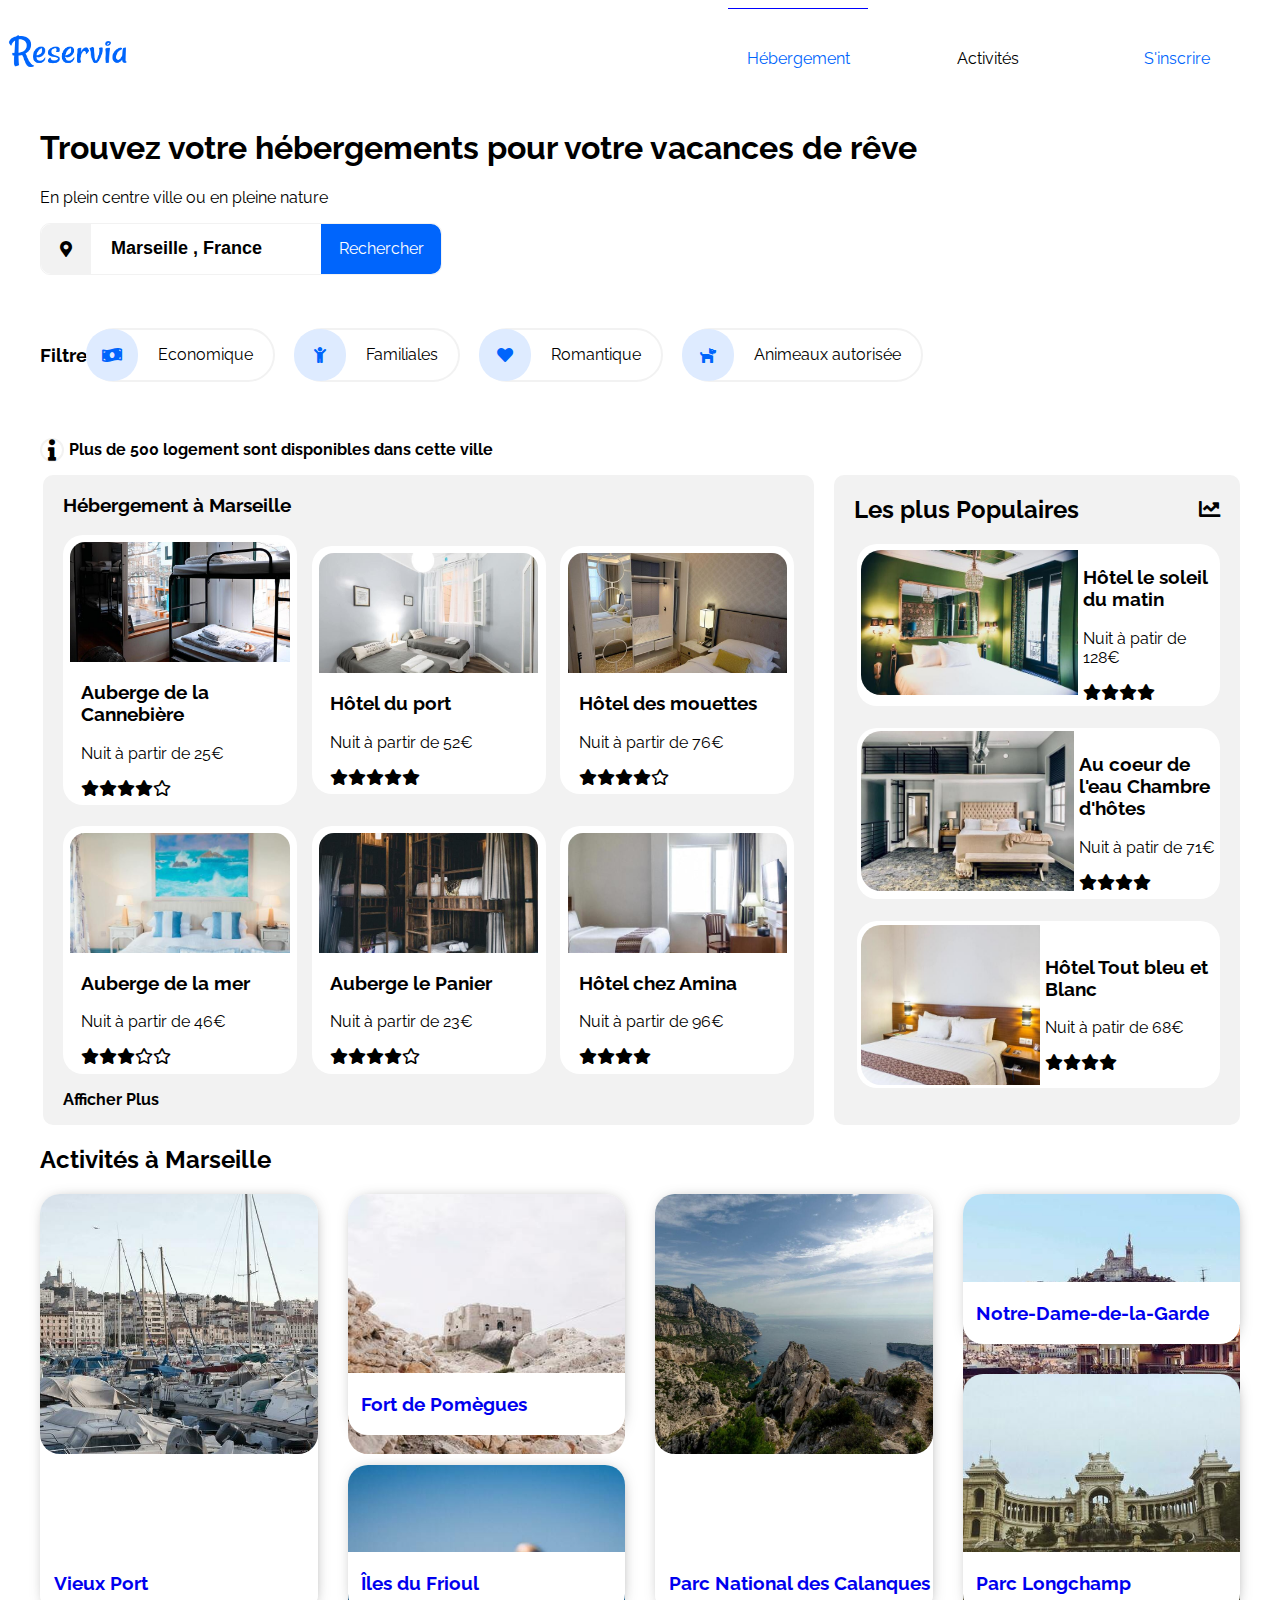
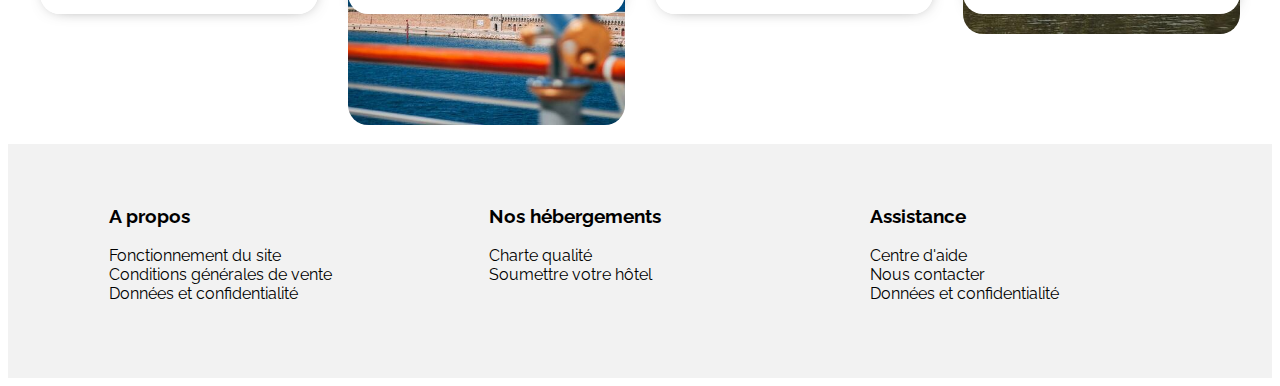
==== index.html @ 9a563c0e "petit changement" ====
<!DOCTYPE html>
<html lang="en">
<head>
    <meta charset="UTF-8">
    <meta http-equiv="X-UA-Compatible" content="IE=edge">
    <meta name="viewport" content="width=device-width, initial-scale=1.0">

    <link rel="stylesheet" href="https://cdnjs.cloudflare.com/ajax/libs/font-awesome/5.15.4/css/all.min.css" />
    <link rel="stylesheet" href="style.css" />
    <link rel="preconnect" href="https://fonts.googleapis.com">
    
    <!--font-family_police-->    <link rel="preconnect" href="https://fonts.gstatic.com" crossorigin>
                                <link href="https://fonts.googleapis.com/css2?family=Raleway&display=swap" rel="stylesheet">
    <title>Reservia</title>
</head>
<body>
    <nav class="size_nav">
        <div class="flex_between">
            <div><img class="marg_logo" src="./img/Reservia.png" alt="logo Reservia" width="120px" height="50px"/></div>
            <div class="size_liens flex_around">
                <div class="size_lien flex_centre bordure_nav">
                    <a class="color_bleu decoration_none " href="#">Hébergement</a>
                </div>
                <div class="size_lien flex_centre bordure_nav23" >
                    <a class="color_lien2 decoration_none " href="#">Activités</a>
                </div>
                <div class="size_lien flex_centre bordure_nav23">
                    <a class="color_bleu decoration_none " href="#">S'inscrire</a>
                </div>
            </div>
        </div>
    </nav>
        <div class="container">
            <header>
                <section>
                    <div>
                        <h1 class="text_gras">Trouvez votre hébergements pour votre vacances de rêve</h1>
                        <p>En plein centre ville ou en pleine nature</p>
                    </div>
                    <div class="bordure_search flex_centre">
                        <div class="back_gris flex_centre icon_size"><i class="fas fa-map-marker-alt  "></i></div>
                        <div class="" ><input class=" recherche flex_centre bordure_none padding_search" type="search" value="Marseille , France"> </div>
                        <div class="back_bleu flex_centre button_search" >Rechercher</div>
                    </div>
                    <div class="filtre marg_filtre">
                        <div class="marg_filtretitre"><h3>Filtre</h3></div>
                        
                        <div class=" flex_between filtre_texte_icons">
                            <i class="fas fa-money-bill-wave  filtre_icons flex_centre"></i>
                            <div class="filtre_texte flex_centre">Economique</div>
                        </div>

                        <div class="flex_between filtre_texte_icons">
                            <i class="fas fa-child  filtre_icons flex_centre"></i>
                            <div class="filtre_texte flex_centre">Familiales</div>
                        </div>

                        <div class="flex_between filtre_texte_icons ">
                            <i class=" fas fa-heart  filtre_icons flex_centre"></i>
                            <div class="filtre_texte flex_centre ">Romantique</div>
                        </div>

                        <div class="flex_between filtre_texte_icons">
                            <i class="fas fa-dog  filtre_icons flex_centre"></i>
                            <div class="filtre_texte flex_centre">Animeaux autorisée</div>
                        </div>
                    </div>
                    <div class="info" >
                        <div class="parent_icon flex_centre ">
                            <i class="fas fa-info fa-lg colorBleu"></i>
                        </div>
                        <p class="texte_gras">Plus de 500 logement sont disponibles dans cette ville</p>
                    </div>
                </section>
            </header>
            <section class="flex_around">
                <div class="flex_column_around size_hebergements back_gris bloc_hebergements " >
                    <h3>Hébergement à Marseille</h3>

                    <div class="bloc1 flex_between" >
                        <div class="cube_hebergements flex_column_centre ">
                            <div class="img_hebergements1" ></div>
                            <div class="cube_details_hebergements ">
                                <h3>Auberge de la Cannebière</h3>
                                <p>Nuit à partir de 25€</p>
                                <div><i class="fas fa-star"></i><i class="fas fa-star"></i><i class="fas fa-star"></i><i class="fas fa-star"></i><i class="far fa-star"></i></div>
                            </div>
                        </div>
                        <div class="cube_hebergements flex_column_centre">
                            <div class="img_hebergements2" ></div>
                            <div class="cube_details_hebergements ">
                                <h3>Hôtel du port</h3>
                                <p>Nuit à partir de 52€</p>
                                <div><i class="fas fa-star"></i><i class="fas fa-star"></i><i class="fas fa-star"></i><i class="fas fa-star"></i><i class="fas fa-star"></i></div>
                            </div>
                        </div>
                        <div class="cube_hebergements flex_column_centre ">
                            <div class="img_hebergements3" ></div>
                            <div class="cube_details_hebergements ">
                                <h3>Hôtel des mouettes</h3>
                                <p>Nuit à partir de 76€</p>
                                <div><i class="fas fa-star"></i><i class="fas fa-star"></i><i class="fas fa-star"></i><i class="fas fa-star"></i><i class="far fa-star"></i></div>
                            </div>
                        </div>
                    </div>
                    <div class="bloc2 flex_between" >
                        <div class="cube_hebergements flex_column_centre ">
                            <div class="img_hebergements4" ></div>
                            <div class="cube_details_hebergements ">
                                <h3>Auberge de la mer</h3>
                                <p>Nuit à partir de 46€</p>
                                <div><i class="fas fa-star"></i><i class="fas fa-star"></i><i class="fas fa-star"></i><i class="far fa-star"></i><i class="far fa-star"></i></div>
                            </div>
                        </div>
                        <div class="cube_hebergements flex_column_centre ">
                            <div class="img_hebergements5" ></div>
                            <div class="cube_details_hebergements">
                                <h3>Auberge le Panier</h3>
                                <p>Nuit à partir de 23€</p>
                                <div><i class="fas fa-star"></i><i class="fas fa-star"></i><i class="fas fa-star"></i><i class="fas fa-star"></i><i class="far fa-star"></i></div>
                            </div>
                        </div>
                        <div class="cube_hebergements flex_column_centre ">
                            <div class="img_hebergements6" ></div>
                            <div class="cube_details_hebergements" >
                                <h3>Hôtel chez Amina</h3>
                                <p>Nuit à partir de 96€</p>
                                <div><i class="fas fa-star"></i><i class="fas fa-star"></i><i class="fas fa-star"></i><i class="fas fa-star"></i></div>
                            </div>
                        </div>
                    </div>
                    <div></div>
                    <p class="texte_gras">Afficher Plus</p>
                </div>
                <div class="size_populaires back_gris bloc_populaires" >
                    <div class="flex_between">
                        <h2 class="texte_gras">Les plus Populaires</h2>
                        <div><i class="fas fa-chart-line fa-lg"></i></div>
                    </div> 

                    
                        <!--ici les plus populaires-->
                    <div class="flex_column_around">
                        <div class=" cube_populaires flex_centre bloc_populaires12">
                        <div><img src="./src/images/hebergements/4_small/emile-guillemot-Bj_rcSC5XfE-unsplash.jpg" alt="hebergement_emile" class="img1p"></div>
                        <div class="cube_details_populaires">
                            <h3>Hôtel le soleil du matin</h3>
                            <p>Nuit à patir de 128€</p>
                            <div><i class="fas fa-star"></i><i class="fas fa-star"></i><i class="fas fa-star"></i><i class="fas fa-star"></i></div>
                        </div> 
                        </div>
                    
                        <div class=" cube_populaires flex_centre bloc_populaires12">
                        <div ><img src="./src/images/hebergements/4_small/aw-creative-VGs8z60yT2c-unsplash.jpg" alt="heberhement_aw-creative" class="img2p"></div>
                        <div class="cube_details_populaires">
                            <h3>Au coeur de l'eau Chambre d'hôtes</h3>
                            <p>Nuit à patir de 71€</p>
                            <div><i class="fas fa-star"></i><i class="fas fa-star"></i><i class="fas fa-star"></i><i class="fas fa-star"></i></div>
                        </div> 
                        </div>  
                        
                        <div class=" cube_populaires flex_centre">
                            <div class="img_populaires3" ></div>
                            <div class="cube_details_populaires">
                                <h3>Hôtel Tout bleu et Blanc </h3>
                                <p>Nuit à patir de 68€</p>
                                <div><i class="fas fa-star"></i><i class="fas fa-star"></i><i class="fas fa-star"></i><i class="fas fa-star"></i></div>
                            </div> 
                        </div>
                    </div>
             
        </div>
    </section>

    <h2>Activités à Marseille</h2>

<section class="marseille-activities">
   <div class="activity__full-card" id="activity-1">
            <a href="#">
        <div class="englobe">
            <img id="t1" src="src/images/activites/4_small/reno-laithienne-QUgJhdY5Fyk-unsplash.jpg" alt="Vieux Port">
            <h3 class="card__title">Vieux Port</h3>
        </div>
   </div>
   <div class="activity__full-card" id="activity-2">
        <a href="#">
            <div class="englobe">
                <img id="t2" src="src/images/activites/4_small/paul-hermann-QFTrLdQIRhI-unsplash.jpg" alt="Fort de Pomègues">
                <h3 class="card__title">Fort de Pomègues</h3>
            </div>
        </a>
    </div>
    <div class="activity__full-card" id="activity-3">
        <a href="#">
            <div class="englobe">
                <img id="t3" src="src/images/activites/4_small/kevin-hikari-rV_Qd1l-VXg-unsplash.jpg" alt="Îles du Frioul">
                <h3 class="card__title">Îles du Frioul</h3>
            </div>
        </a>
    </div>
    <div class="activity__full-card" id="activity-4">
        <a href="#">
            <div class="englobe">
                <img id="t4" src="src/images/activites/3_medium/kilyan-sockalingum-NR8-cBCN3aI-unsplash.jpg" alt="Parc National des Calanques">
                <h3 class="card__title">Parc National des Calanques</h3>
            </div>
        </a>
    </div>
    <div class="activity__full-card" id="activity-5">
        <a href="#">
            <div class="englobe">
                <img id="t5" src="src/images/activites/4_small/florian-wehde-xW9e8gdotxI-unsplash.jpg" alt="Notre-Dame-de-la-Garde">
                <h3 class="card__title">Notre-Dame-de-la-Garde</h3>
            </div>
        </a>
    </div>
    <div class="activity__full-card" id="activity-6">
        <a href="#">
            <div class="englobe">
                <img id="t6" src="src/images/activites/4_small/lena-paulin-wH2-EJoDcV0-unsplash.jpg" alt="Parc Longchamp">
                <h3 class="card__title">Parc Longchamp</h3>
            </div>
        </a>
    </div>
</section>
</div>
        
    
    <footer><!-- footer-->
        <div class="back_gris footer flex_between">
            <div class="footer_gap_alg"> 
                <div class=" marge_bloc_foot1 taille_bloc_foot">
                    <h3>A propos</h3>
                    <div><a href="#" class="decoration_none lien_foot">Fonctionnement du site</a></div>
                    <div> <a href="#" class="decoration_none lien_foot ">Conditions générales de vente</a></div>
                    <div><a href="#" class="decoration_none lien_foot">Données et confidentialité</a></div>
    
                </div>
                <div class="taille_bloc_foot">
                    <h3>Nos hébergements</h3>
                    <div><a href="#" class="decoration_none lien_foot">Charte qualité</a></div>
                    <div><a href="#" class="decoration_none lien_foot">Soumettre votre hôtel</a></div>
                    
                </div>
                <div class=" marge_bloc_foot3 taille_bloc_foot">
                    <h3>Assistance</h3>
                    <div><a href="#" class="decoration_none lien_foot">Centre d'aide</a></div>
                    <div><a href="#" class="decoration_none lien_foot">Nous contacter</a> </div>
                    <div><a href="#" class="decoration_none lien_foot">Données et confidentialité</a> </div>
            
                </div>
            </div>
        </div>
    </footer>
</body>
</html>
---- style.css ----
/*G Général */
html,
body {
  font-family: Raleway, Impact, "Aerial", sans-serif;
}
fas fa-star{
  blu--
}
.container {
  max-width: 1200px;
  margin: 0 auto;
}
.flex_centre {
  display: flex;
  justify-content: center;
  align-items: center;
}
.flex_around {
  display: flex;
  justify-content: space-around;
  align-items: center;
}
.flex_between {
  display: flex;
  justify-content: space-between;
  align-items: center;
}

.decoration_none {
  text-decoration: none;
}
.bordure_none {
  border: none;
}
/* -------------------------Texte------------------------*/
.texte_gras {
  font-weight: bold;
}
.color_bleu {
  color: #0065fc;
}
.color_bleu_clair {
  color: #deebff;
}
.color_gris {
  color: #f2f2f2;
}
/*----------------------------- Background-----------------*/
.back_bleu {
  background-color: #0065fc;
}
.back_bleu_clair {
  background-color: #deebff;
}
.back_gris {
  background-color: #f2f2f2;
}
/*----------------------Nav--------------------------------*/
.size_nav {
  height: 100px;
}
.size_liens {
  width: 45%;
}
.size_lien {
  width: 140px;
  height: 99px;
}

.color_lien2 {
  color: black;
}
.bordure_nav {
  border-top: 1px solid blue;
}
.bordure_nav23 {
  border-top: 1px solid transparent;
}
.marg_logo {
  margin-bottom: 10px;
}
/*-----------------------------Header------------------- */
.bordure_search {
  width: 400px;
  border-radius: 10px;
  border: 1px solid #f2f2f2;
}
.padding_search {
  padding-left: 20px;
}
.recherche {
  height: 50px;
  width: 230px;
  font-size: 18px;
  color: black;
  font-weight: bold;
}
.icon_size {
  height: 50px;
  width: 50px;
  border-radius: 10px 0 0 10px;
}
.button_search {
  height: 50px;
  width: 120px;
  color: white;
  cursor: pointer;
  border-radius: 0px 10px 10px 0px;
} /*-------------------------Filtres---------------------*/
.filtre {
  display: flex;
  align-items: center;
}
.marg_filtre {
  margin-top: 50px;
  margin-bottom: 40px;
}
.marg_filtre_titre {
  margin-right: 20px;
}
.filtre_texte_icons {
  border: 2px solid #f2f2f2;
  height: 50px;
  border-radius: 30px;
  margin-right: 20px;
}

.filtre_texte_icons:hover > .filtre_texte {
  color: #0065fc;
}
.filtre_texte_icons:hover > .filtre_icons {
  color: white;
  background-color: #0065fc;
}
.filtre_texte {
  height: 50px;
  padding-left: 20px;
  padding-right: 20px;
  border-radius: 0 25px 25px 0;
}
.filtre_icons {
  margin-left: -3px;
  border-radius: 25px;
  width: 52px;
  height: 52px;
  color: #0065fc;
  background-color: #deebff;
}
/*---------------------Info incon -----------*/
.info {
  display: flex;
  align-items: center;
}
.parent_icon {
  width: 20px;
  height: 20px;
  border: 2px solid #f2f2f2;
  border-radius: 25px;
  margin-right: 5px;
}
/*-------------Hébergement----------------*/
.size_hebergements {
  flex: 2;
  height: 650px;
  margin-right: 20px;
  border-radius: 10px;
}
.size_populaires {
  flex: 1;
  height: 650px;

  border-radius: 10px;
}

.img_hebergements1 {
  background-image: url("./src/images/hebergements/4_small/marcus-loke-WQJvWU_HZFo-unsplash.jpg");
  width: 100%;
  height: 120px;
  background-size: cover;
  background-position: center;
  border-radius: 15px 15px 0 0;
}
.img_hebergements2 {
  background-image: url("./src/images/hebergements/4_small/fred-kleber-gTbaxaVLvsg-unsplash.jpg");
  width: 100%;
  height: 120px;
  background-size: cover;
  background-position: center;
  border-radius: 15px 15px 0 0;
}
.img_hebergements3 {
  background-image: url("./src/images/hebergements/4_small/reisetopia-B8WIgxA_PFU-unsplash.jpg");
  height: 120px;
  width: 100%;
  background-size: cover;
  background-position: center;
  border-radius: 15px 15px 0 0;
}
.img_hebergements4 {
  background-image: url("./src/images/hebergements/4_small/annie-spratt-Eg1qcIitAuA-unsplash.jpg");
  width: 100%;
  height: 120px;
  background-size: cover;
  background-position: center;
  border-radius: 15px 15px 0 0;
}
.img_hebergements5 {
  background-image: url("./src/images/hebergements/4_small/nicate-lee-kT-ZyaiwBe0-unsplash.jpg");
  height: 120px;
  width: 100%;
  background-size: cover;
  background-position: center;
  border-radius: 15px 15px 0 0;
}
.img_hebergements6 {
  background-image: url("./src/images/hebergements/4_small/febrian-zakaria-M6S1WvfW68A-unsplash.jpg");
  width: 100%;
  height: 120px;
  background-size: cover;
  background-position: center;
  border-radius: 15px 15px 0 0;
}
.bloc_hebergements {
  padding-left: 20px;
  padding-right: 20px;
}
/*-*/
.flex_column_centre {
  display: flex;
  flex-direction: column;
  justify-content: center;
  align-items: center;
}
.flex_column_around {
  display: flex;
  flex-direction: column;
  justify-content: space-around;
  margin-left: 3px;
}
.flex_column_between {
  display: flex;
  flex-direction: column;
  justify-content: space-around;
}
/*cb*/
.cube_hebergements {
  width: 30%;
  height: auto;
  background-color: white;
  padding: 1%;
  border-radius: 20px;
}
.bloc1 {
  margin-bottom: 10px;
}
.bloc2 {
  margin-top: 10px;
}
.cube_details_hebergements {
  width: 90%;
}
.fas fa-star {
  color: blue;
}
/*--------------------Populaire-----------*/
.bloc_populaires {
  padding-left: 20px;
  padding-right: 20px;
}
.bloc_populaires12 {
  margin-bottom: 22px;
}

.cube_populaires {
  background-color: white;
  height: auto;
  padding: 1% 0 1% 1%;
  border-radius: 20px;
}
.cube_details_populaires {
  width: 60%;
  padding-left: 5px;
  justify-content: center;
}

.img1p {
  background-size: cover;
  background-position: center;
  width: 220px;
  height: 145px;
  width: auto;

  border-radius: 20px 0 0 20px;
}
.img2p {
  width: 220;
  height: 160px;
  border-radius: 20px 0 0 20px;
}
.img_populaires3 {
  background-image: url("./src/images/hebergements/4_small/febrian-zakaria-sjvU0THccQA-unsplash.jpg");
  background-size: cover;
  background-position: center;
  width: 220px;
  height: 160px;
  background-size: cover;
  background-position: center;
  border-radius: 20px 0 0 20px;
}
/*------------------------------Activités------------------------*/
.activites {
  margin-top: 50px;
  margin-bottom: 50px;
}
.bloc_activites {
  width: 100%;
  height: 600px;
}
.img_activites1 {
  /*<div class=" blocActivites flexBetween2">*/
  background-image: url("./src/images/activites/3_medium/reno-laithienne-QUgJhdY5Fyk-unsplash.jpg");
  background-size: cover;
  background-position: center;
  width: 100%;
  height: 530px;

  border-radius: 15px 15px 0 0;
}
.img_activites2 {
  background-image: url("./src/images/activites/3_medium/paul-hermann-QFTrLdQIRhI-unsplash.jpg");
  background-size: cover;
  background-position: center;
  width: 100%;
  height: 250px;

  border-radius: 15px 15px 0 0;
}
.img_activites3 {
  background-image: url("./src/images/activites/4_small/kevin-hikari-rV_Qd1l-VXg-unsplash.jpg ");
  background-size: cover;
  background-position: center;
  width: 100%;
  height: 150px;

  border-radius: 15px 15px 0 0;
}
.img_activites4 {
  background-image: url("./src/images/activites/3_medium/paul-hermann-QFTrLdQIRhI-unsplash.jpg");
  background-size: cover;
  background-position: center;
  width: 100%;
  height: 530px;

  border-radius: 15px 15px 0 0;
}
.img_activites5 {
  background-image: url("./src/images/activites/3_medium/reno-laithienne-QUgJhdY5Fyk-unsplash.jpg");
  background-size: cover;
  background-position: center;
  width: 100%;
  height: 530px;

  border-radius: 15px 15px 0 0;
}
.img_activites6 {
  background-image: url("./src/images/activites/3_medium/lena-paulin-wH2-EJoDcV0-unsplash.jpg");
  background-size: cover;
  background-position: center;
  width: 100%;
  height: 530px;

  border-radius: 15px 15px 0 0;
}
.flex_between2 {
  display: flex;
  flex-direction: column;
  flex-wrap: wrap;

  display: flex;
  align-items: center;
}
/*------------------------Reglage bloc --------------------*/
.cube_activites {
  width: 23%;
  border-radius: 15px;
  box-shadow: 5px 5px 5px 1px #f2f2f2;
}
/*-------------------Fin Reglage bloc--------------*/
.hauteur_titre {
  height: 70px;
}
.titre_activites {
  display: flex;
  justify-content: flex-start;
  align-items: center;
  padding-left: 5%;
  width: 95%;
}
/*---------------------footer------------------*/
.footer {
  /* height: 300px;*/
  margin-top: 100px;
  padding: 42px;
}
.footer_gap_alg {
  display: flex;
  flex: 1;
  gap: 20px; /*????*/
}
.taille_bloc_foot {
  height: 150px;
  flex: 1;
}
.marge_bloc_foot1 {
  flex: 1;
  margin-left: 5%;
}
/*.marge_bloc_foot3 {
  margin-right: 15%;
}*/
.lien_foot {
  color: black;
}
/*
.grid-activity {
  --columns: 4;
  --rows: 6;
  display: grid;
  gap: 20px;
  grid-template-columns: repeat(4, 1fr);
  grid-template-rows: repeat(6, 1fr);
  grid-template-areas:
    "a b d e"
    "a b d e"
    "a b d e"
    "a b d f"
    "a c d f"
    "a c d f";
}

.grid-activity .card-activity {
  overflow: hidden;
  background-color: rgb(255, 255, 255);
  border-radius: 8px;
  box-shadow: 10px 10px 5px -8px rgba(0, 0, 0, 0.53);
  display: grid;
  flex-direction: column;
}
.grid-activity .card-activity {
  width: 100%;
  height: calc(100%-40px);
}
.grid-activity .card-activity .card-img {
  height: 110px;
  overflow: hidden;
}
.grid-activity .card-activity:nth-child(1) {
  grid-area: a;
}
.grid-activity .card-activity:nth-child(2) {
  grid-area: b;
}
.grid-activity .card-activity:nth-child(3) {
  grid-area: c;
}
.grid-activity .card-activity:nth-child(4) {
  grid-area: d;
}
.grid-activity .card-activity:nth-child(5) {
  grid-area: e;
}
.grid-activity .card-activity:nth-child(6) {
  grid-area: f;
}
/* -----------------------------------------test essai---------------------*/
.marseille-cases {
  display: grid;
  grid-template-columns: repeat(3, 1fr);
  grid-gap: 27px;
  padding: 0 0 0 0;
}

.marseille-case {
  list-style: none;
  display: flex;
  flex-direction: column;
  justify-content: left;
  align-items: start;
  border-radius: 20px;
  border: 5px solid transparent;
  box-shadow: 0px 0px 6px 0px #0000002e;
}

.marseille-case:hover {
  cursor: pointer;
  transform: scale(1.03);
}

.marseille-case > .marseille-case-img {
  width: 250px;
  height: 100px;
  background-size: 100% 100%;
  border-radius: 20px 20px 0 0;
}

.marseille-case img {
  width: 100%;
  height: 100px;
  background-size: 100% 100%;
  border-radius: 20px 20px 0 0;
  object-fit: cover;
}

.marseille-case .case-text {
  margin: 5px;
}

.marseille-case .case-text .hotel-name {
  margin: 0;
}

.marseille-case .case-text .hotel-price {
  margin: 3px 0 3px 0;
}

.most-populars {
  display: grid;
  grid-template-columns: 1fr;
  grid-template-rows: 0.25fr 1fr 1fr 1fr;
  row-gap: 25px;
  height: 90%;
  width: 90%;
}

.most-populars .title-h2-and-icon {
  display: flex;
  align-items: flex-start;
  justify-content: space-between;
  margin: 0;
}

.most-populars .title-h2-and-icon h2 {
  margin: 0;
}

.most-populars i {
  font-size: 26px;
}

.most-popular {
  background-color: grey;
}

.most-popular:hover {
  cursor: pointer;
  transform: scale(1.03);
  transition: ease 0.4s;
}

.most-popular-case-img {
  margin: 0;
  padding: 0;
  display: flex;
  align-items: center;
  width: 40%;
  height: 100%;
  border-radius: 15px 0 0 15px;
}

.most-popular-case-img img {
  width: 100%;
  height: 100%;
  max-height: 110px;
  min-width: 170px;
  border-radius: 20px 0 0 15px;
  object-fit: cover;
}

.most-popular .case-text {
  margin-left: 10px;
  display: flex;
  flex-direction: column;
  justify-content: space-between;
}

.most-popular .case-text .hotel-name {
  padding: 4px 0;
  margin: 0;
}

.most-popular .case-text .hotel-price {
  margin-top: 0;
  margin-bottom: 0;
}

.most-popular#popular-room1 {
  display: flex;
  margin: 0;
  background-color: white;
  border-radius: 20px;
  padding: 7px 0 7px 7px;
  box-shadow: 0px 0px 6px 0px #0000002e;
}

.most-popular#popular-room2 {
  display: flex;
  margin: 0;
  background-color: white;
  border-radius: 20px;
  padding: 7px 0 7px 7px;
  box-shadow: 0px 0px 6px 0px #0000002e;
}

.most-popular#popular-room3 {
  display: flex;
  margin: 0;
  background-color: white;
  border-radius: 20px;
  padding: 7px 0 7px 7px;
  box-shadow: 0px 0px 6px 0px #0000002e;
}

.marseille-activities {
  height: 450px;
  margin-bottom: 50px;
  display: grid;
  grid-template-columns: repeat(4, 1fr);
  grid-template-rows: 2fr 0.3fr 0.3fr 0.3fr 0.3fr 2fr;
  grid-gap: 30px;
  grid-template-areas:
    "activity-1 activity-2 activity-4 activity-5"
    "activity-1 activity-2 activity-4 activity-5"
    "activity-1 activity-2 activity-4 activity-6"
    "activity-1 activity-2 activity-4 activity-6"
    "activity-1 activity-3 activity-4 activity-6"
    "activity-1 activity-3 activity-4 activity-6";
}

.marseille-activities .activity__full-card {
  position: relative;
  width: 100%;
  height: 100%;
  border-radius: 20px;
  box-shadow: 1px 1px 17px -9px rgba(0, 0, 0, 0.75);
}

.activity__full-card img {
  object-fit: cover;
  border-radius: 20px;
  width: 100%;
  height: 260px;
  margin: 0;
}

.marseille-activities .card__title {
  position: absolute;
  width: 95%;
  background-color: white;
  border-radius: 0 0 20px 20px;
  padding: 20px 0 20px 5%;
  margin: 0;
  bottom: 0;
}

.englobe {
  height: 100%;
  margin: 0;
}

#activity-1 {
  grid-area: activity-1;
}
#activity-2 {
  grid-area: activity-2;
}
#activity-3 {
  grid-area: activity-3;
}
#activity-4 {
  grid-area: activity-4;
}
#activity-5 {
  grid-area: activity-5;
}
#activity-6 {
  grid-area: activity-6;
}

.marseille-activities .activity__full-card:hover {
  cursor: pointer;
  /**/
  transform: scale(1.05);
}

/*--------------------------------------------------*/
/*------------------Media screen telephone-----------*/
/*----------------------------------------------------*/
@media screen and (max-width: 770px) {
  .size_liens {
    width: 90%;
  }
  .size_lien12 {
    margin-left: 20%;
  }
  .filtre,
  marg_filtre {
    flex-wrap: wrap;
  }

  .header {
    word-break: break-word;
  }
  .bloc_hebergements {
    height: auto;
  }
  .bloc1 {
    flex-direction: column;
    margin-bottom: 0;
  }
  .bloc2 {
    flex-direction: column;
    margin-top: 0;
  }
  .cube_hebergements {
    width: 100%;
    margin-bottom: 50px;
  }
  .cube_details_populaires {
    min-height: auto;
  }
  .img_hebergements1 {
    width: 100%;
    height: 210px;
  }
  .img_hebergements2 {
    width: 100%;
    height: 210px;
  }
  .img_hebergements3 {
    width: 100%;
    height: 210px;
  }
  .img_hebergements4 {
    width: 100%;
    height: 210px;
  }
  .img_hebergements5 {
    width: 100%;
    height: 210px;
  }
  .img_hebergements6 {
    width: 100%;
    height: 210px;
  }
  .bloc_activites {
    flex-direction: column;
    height: auto;
  }
  .cube_activites {
    width: 100%;
    margin-bottom: 50px;
  }
  .cube_populaires {
    display: flex;
    flex-wrap: wrap;
    /*flex-direction: column;*/
  }
  .size_populaires.back_gris.bloc_populaires {
    width: 100%;
  }
  /*.flex_column_around {
    display: flex;
    /*flex-direction: column;
    justify-content: space-around;*/
  /* M
  .img_activites1,
  .img_activites2,
  .img_activites3,
  .img_activites4,
  .img_activites5,
  .img_activites6 {
    height: 200px;
  }
  /* M 
  .bloc_populaires {
    display: flex;
  }
  .size_populaires {
    display: flex;
    flex-direction: column;
    flex-wrap: wrap;
  }
  .footer {
    display: flex;
    justify-content: space-around;
  }
  /*
  .img_act1 {
    background-size: cover;
    background-position: center;
    width: 100%;
    height: 230px;

    border-radius: 15px 15px 0 0;
  }
  .img_act2 {
    background-size: cover;
    background-position: center;
    width: 100%;
    height: 230px;

    border-radius: 15px 15px 0 0;
  }
  .img_act3 {
    background-size: cover;
    background-position: center;
    width: 100%;
    height: 230px;

    border-radius: 15px 15px 0 0;
  }
  .img_act4 {
    background-size: cover;
    background-position: center;
    width: 100%;
    height: 230px;

    border-radius: 15px 15px 0 0;
  }
  .img_act5 {
    background-size: cover;
    background-position: center;
    width: 100%;
    height: 230px;

    border-radius: 15px 15px 0 0;
  }
  .img_act6 {
    background-size: cover;
    background-position: center;
    width: 100%;
    height: 230px;

    border-radius: 15px 15px 0 0;
  }

  .grid-activity .card-activity {
    overflow: hidden;
    background-color: rgb(255, 255, 255);
    border-radius: 8px;
    box-shadow: 10px 10px 5px -8px rgba(0, 0, 0, 0.53);
    display: grid;
    flex-direction: column;
  }
  .grid-activity .card-activity {
    width: 100%;
    height: 200%;
  }
  .grid-activity .card-activity .card-img {
    height: 110px;
    overflow: hidden;
  }
  .grid-activity .card-activity:nth-child(1) {
    grid-area: a;
  }
  .grid-activity .card-activity:nth-child(2) {
    grid-area: b;
  }
  .grid-activity .card-activity:nth-child(3) {
    grid-area: c;
  }
  .grid-activity .card-activity:nth-child(4) {
    grid-area: d;
  }
  .grid-activity .card-activity:nth-child(5) {
    grid-area: e;
  }
  .grid-activity .card-activity:nth-child(6) {
    grid-area: f;
  }
  .grid-activity {
    display: grid;
    gap: 20px;
    grid-template-areas:
      "a "
      "b"
      "c"
      "d"
      "e"
      "f";
  }*/
}
/*--------------------------------------------------*/
/*------------------Media screen telephone down-----------*/
/*----------------------------------------------------*/

@media screen and (max-width: 770px) {
  .blocs {
    display: grid;
    grid-template-rows: 1fr auto;
    grid-template-columns: repeat(1, 1fr);
  }
  .marseille-activities {
    display: grid;
    margin: 2px 15px 2px 15px;
    grid-template-columns: 1fr;
    grid-template-rows: repeat(6, 1fr);
    grid-template-areas:
      "activity-1"
      "activity-2"
      "activity-3"
      "activity-4"
      "activity-5"
      "activity-6";
    /**/
    height: 1500px;
    margin-bottom: 350px;
  }

  .flex_around {
    flex-direction: column-reverse;
  }
  .flex_column_around.size_hebergements.back_gris.bloc_hebergements {
    width: 100%;
  }
}
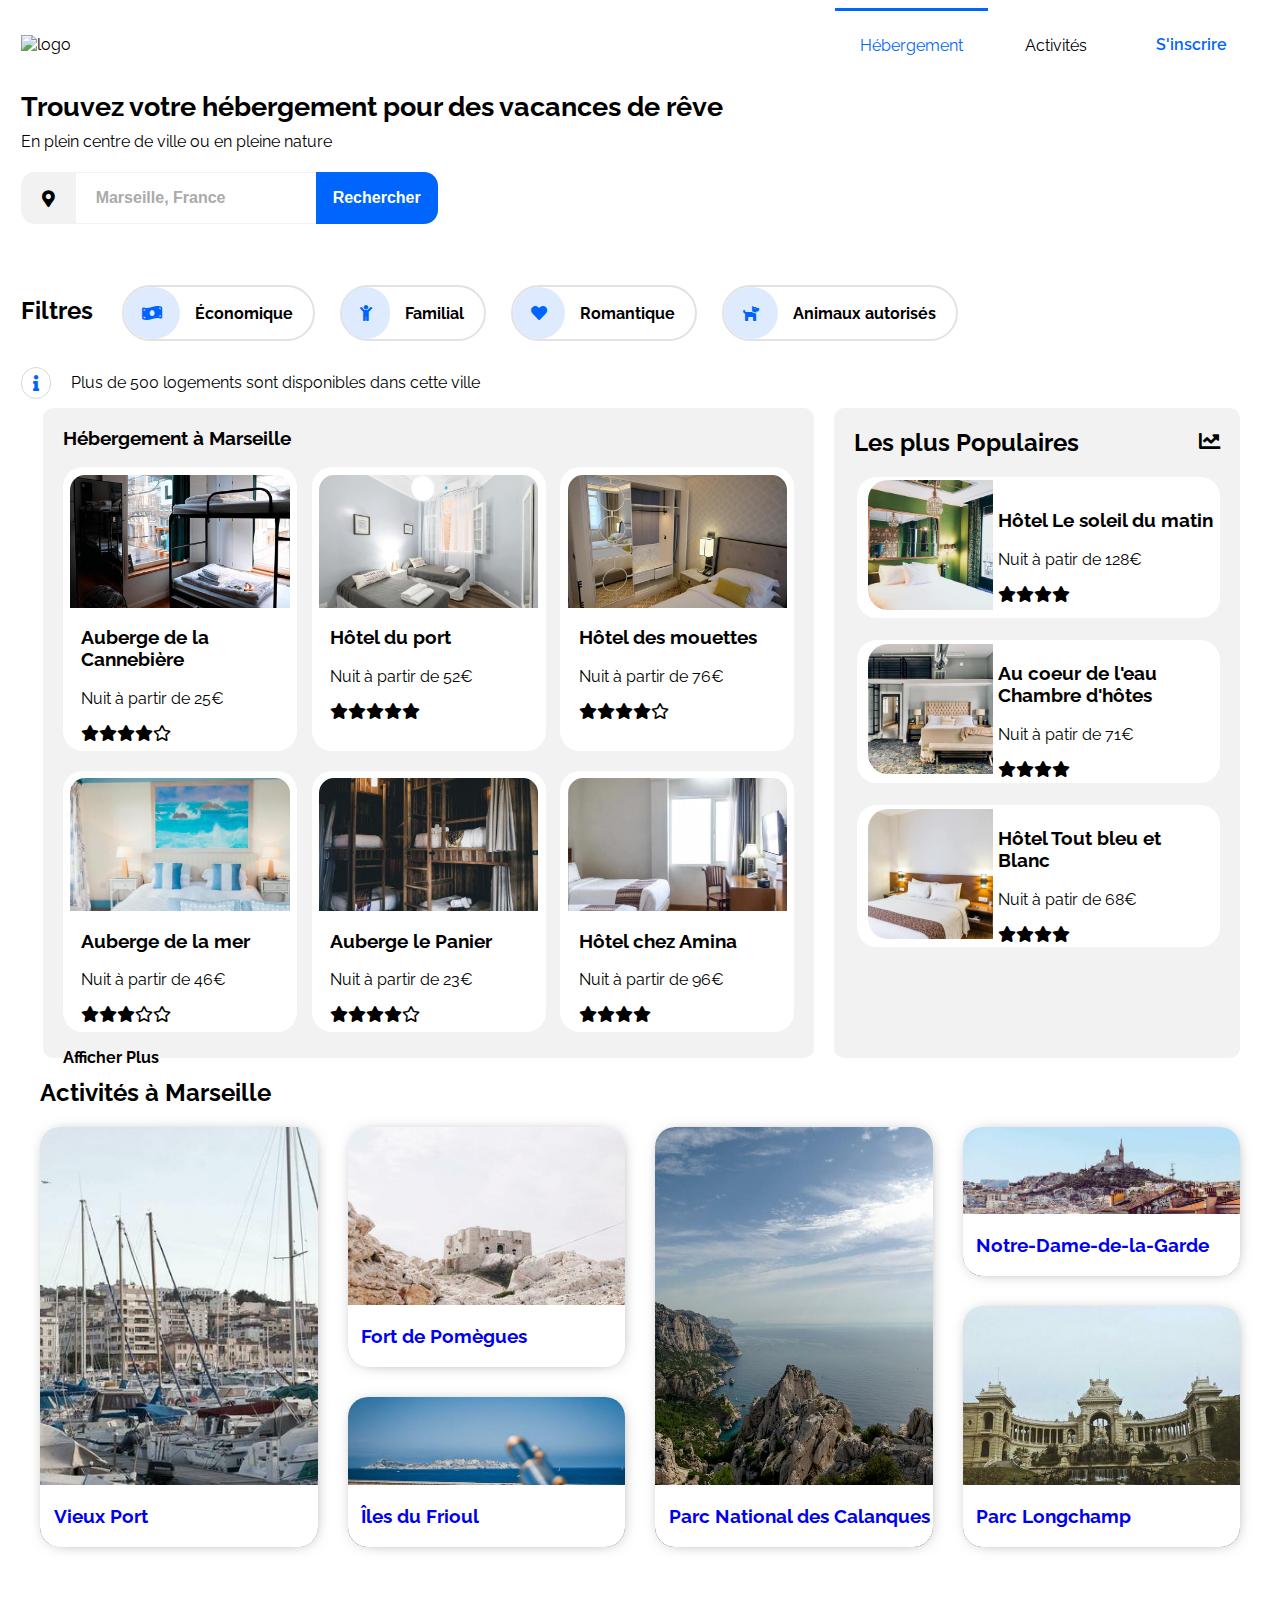
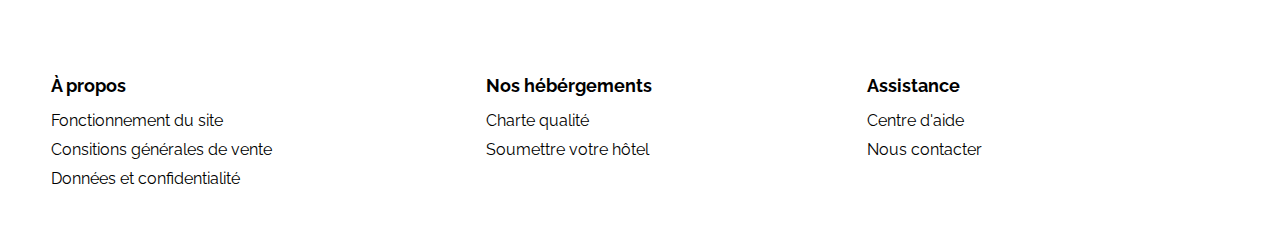
==== commit dd8cd728: "nav and footer" ====
--- a/index.html
+++ b/index.html
@@ -14,137 +14,125 @@
     <title>Reservia</title>
 </head>
 <body>
-    <nav class="size_nav">
-        <div class="flex_between">
-            <div><img class="marg_logo" src="./img/Reservia.png" alt="logo Reservia" width="120px" height="50px"/></div>
-            <div class="size_liens flex_around">
-                <div class="size_lien flex_centre bordure_nav">
-                    <a class="color_bleu decoration_none " href="#">Hébergement</a>
-                </div>
-                <div class="size_lien flex_centre bordure_nav23" >
-                    <a class="color_lien2 decoration_none " href="#">Activités</a>
-                </div>
-                <div class="size_lien flex_centre bordure_nav23">
-                    <a class="color_bleu decoration_none " href="#">S'inscrire</a>
-                </div>
-            </div>
-        </div>
-    </nav>
-        <div class="container">
-            <header>
-                <section>
-                    <div>
-                        <h1 class="text_gras">Trouvez votre hébergements pour votre vacances de rêve</h1>
-                        <p>En plein centre ville ou en pleine nature</p>
-                    </div>
-                    <div class="bordure_search flex_centre">
-                        <div class="back_gris flex_centre icon_size"><i class="fas fa-map-marker-alt  "></i></div>
-                        <div class="" ><input class=" recherche flex_centre bordure_none padding_search" type="search" value="Marseille , France"> </div>
-                        <div class="back_bleu flex_centre button_search" >Rechercher</div>
-                    </div>
-                    <div class="filtre marg_filtre">
-                        <div class="marg_filtretitre"><h3>Filtre</h3></div>
-                        
-                        <div class=" flex_between filtre_texte_icons">
-                            <i class="fas fa-money-bill-wave  filtre_icons flex_centre"></i>
-                            <div class="filtre_texte flex_centre">Economique</div>
-                        </div>
-
-                        <div class="flex_between filtre_texte_icons">
-                            <i class="fas fa-child  filtre_icons flex_centre"></i>
-                            <div class="filtre_texte flex_centre">Familiales</div>
-                        </div>
-
-                        <div class="flex_between filtre_texte_icons ">
-                            <i class=" fas fa-heart  filtre_icons flex_centre"></i>
-                            <div class="filtre_texte flex_centre ">Romantique</div>
-                        </div>
-
-                        <div class="flex_between filtre_texte_icons">
-                            <i class="fas fa-dog  filtre_icons flex_centre"></i>
-                            <div class="filtre_texte flex_centre">Animeaux autorisée</div>
-                        </div>
-                    </div>
-                    <div class="info" >
-                        <div class="parent_icon flex_centre ">
-                            <i class="fas fa-info fa-lg colorBleu"></i>
-                        </div>
-                        <p class="texte_gras">Plus de 500 logement sont disponibles dans cette ville</p>
-                    </div>
-                </section>
-            </header>
-            <section class="flex_around">
-                <div class="flex_column_around size_hebergements back_gris bloc_hebergements " >
-                    <h3>Hébergement à Marseille</h3>
-
-                    <div class="bloc1 flex_between" >
-                        <div class="cube_hebergements flex_column_centre ">
-                            <div class="img_hebergements1" ></div>
-                            <div class="cube_details_hebergements ">
-                                <h3>Auberge de la Cannebière</h3>
-                                <p>Nuit à partir de 25€</p>
-                                <div><i class="fas fa-star"></i><i class="fas fa-star"></i><i class="fas fa-star"></i><i class="fas fa-star"></i><i class="far fa-star"></i></div>
-                            </div>
-                        </div>
-                        <div class="cube_hebergements flex_column_centre">
-                            <div class="img_hebergements2" ></div>
-                            <div class="cube_details_hebergements ">
-                                <h3>Hôtel du port</h3>
-                                <p>Nuit à partir de 52€</p>
-                                <div><i class="fas fa-star"></i><i class="fas fa-star"></i><i class="fas fa-star"></i><i class="fas fa-star"></i><i class="fas fa-star"></i></div>
-                            </div>
-                        </div>
-                        <div class="cube_hebergements flex_column_centre ">
-                            <div class="img_hebergements3" ></div>
-                            <div class="cube_details_hebergements ">
-                                <h3>Hôtel des mouettes</h3>
-                                <p>Nuit à partir de 76€</p>
-                                <div><i class="fas fa-star"></i><i class="fas fa-star"></i><i class="fas fa-star"></i><i class="fas fa-star"></i><i class="far fa-star"></i></div>
-                            </div>
-                        </div>
-                    </div>
-                    <div class="bloc2 flex_between" >
-                        <div class="cube_hebergements flex_column_centre ">
-                            <div class="img_hebergements4" ></div>
-                            <div class="cube_details_hebergements ">
-                                <h3>Auberge de la mer</h3>
-                                <p>Nuit à partir de 46€</p>
-                                <div><i class="fas fa-star"></i><i class="fas fa-star"></i><i class="fas fa-star"></i><i class="far fa-star"></i><i class="far fa-star"></i></div>
-                            </div>
-                        </div>
-                        <div class="cube_hebergements flex_column_centre ">
-                            <div class="img_hebergements5" ></div>
-                            <div class="cube_details_hebergements">
-                                <h3>Auberge le Panier</h3>
-                                <p>Nuit à partir de 23€</p>
-                                <div><i class="fas fa-star"></i><i class="fas fa-star"></i><i class="fas fa-star"></i><i class="fas fa-star"></i><i class="far fa-star"></i></div>
-                            </div>
-                        </div>
-                        <div class="cube_hebergements flex_column_centre ">
-                            <div class="img_hebergements6" ></div>
-                            <div class="cube_details_hebergements" >
-                                <h3>Hôtel chez Amina</h3>
-                                <p>Nuit à partir de 96€</p>
-                                <div><i class="fas fa-star"></i><i class="fas fa-star"></i><i class="fas fa-star"></i><i class="fas fa-star"></i></div>
-                            </div>
-                        </div>
-                    </div>
-                    <div></div>
-                    <p class="texte_gras">Afficher Plus</p>
-                </div>
-                <div class="size_populaires back_gris bloc_populaires" >
-                    <div class="flex_between">
-                        <h2 class="texte_gras">Les plus Populaires</h2>
-                        <div><i class="fas fa-chart-line fa-lg"></i></div>
-                    </div> 
-
-                    
-                        <!--ici les plus populaires-->
+    <header>
+        <nav class="navbar">
+            <a href="index.html" id="logo"><img src="src/logo/Reservia.svg" alt="logo" class="logo"></a>
+            <div class="navbar-link active-link" id="navbar-link-accomodation">
+                <div class="underline-effect"></div>
+                <a href="#blocs">Hébergement</a></div>
+            <div class="navbar-link" id="navbar-link-activities">
+                <div class="underline-effect"></div>
+                <a href="#title-activities">Activités</a></div>
+            <div class="navbar-link login" id="navbar-link-sign-up">
+                <a href="#">S'inscrire</a></div>
+            </nav>
+    </header>
+
+<!-- Section 2 Research -->
+    <main>
+        <div>
+            <h1 class="title-h1">Trouvez votre hébergement pour des vacances de rêve</h1>
+            <p class="subtitle">En plein centre de ville ou en pleine nature</p>
+        </div>
+
+        <div class="research-box">
+            <div class="icon-location">
+                <i class="fas fa-map-marker-alt"></i>
+            </div>
+            <input type="text" placeholder="Marseille, France" class="research-bar">
+            <button class="button-research" id="button-research">Rechercher</button>
+            <button class="button-research searchFormSubmitinputIcon fas fa-search" id="icon-glass"></button>
+        </div>
+
+        <div class="filters">
+            <h3 class="title-h2">Filtres</h3>
+            <ul class="filters-ul">
+                <li class="filters-button"><i class="fas fa-money-bill-wave icon-filter"></i>Économique</li>
+                <li class="filters-button"><i class="fas fa-child icon-filter"></i>Familial</li>
+                <li class="filters-button"><i class="fas fa-heart icon-filter"></i>Romantique</li>
+                <li class="filters-button"><i class="fas fa-dog icon-filter"></i>Animaux autorisés</li>
+            </ul>
+        </div>
+
+        <div class="info">
+            <i class="fas fa-info"></i>
+            <p>Plus de 500 logements sont disponibles dans cette ville</p>
+        </div>
+        <!-- T -->
+    <div class="container">
+       
+        <section class="flex_around">
+            <div class="flex_column_around size_hebergements back_gris bloc_hebergements " >
+                <h3>Hébergement à Marseille</h3>
+
+                <div class="bloc1 flex_between" >
+                    <div class="cube_hebergements flex_column_centre ">
+                        <div class="img_hebergements1" ></div>
+                        <div class="cube_details_hebergements ">
+                            <h3>Auberge de la Cannebière</h3>
+                            <p>Nuit à partir de 25€</p>
+                            <div><i class="fas fa-star"></i><i class="fas fa-star"></i><i class="fas fa-star"></i><i class="fas fa-star"></i><i class="far fa-star"></i></div>
+                        </div>
+                    </div>
+                    <div class="cube_hebergements flex_column_centre">
+                        <div class="img_hebergements2" ></div>
+                        <div class="cube_details_hebergements ">
+                            <h3>Hôtel du port</h3>
+                            <p>Nuit à partir de 52€</p>
+                            <div><i class="fas fa-star"></i><i class="fas fa-star"></i><i class="fas fa-star"></i><i class="fas fa-star"></i><i class="fas fa-star"></i></div>
+                        </div>
+                    </div>
+                    <div class="cube_hebergements flex_column_centre ">
+                        <div class="img_hebergements3" ></div>
+                        <div class="cube_details_hebergements ">
+                            <h3>Hôtel des mouettes</h3>
+                            <p>Nuit à partir de 76€</p>
+                            <div><i class="fas fa-star"></i><i class="fas fa-star"></i><i class="fas fa-star"></i><i class="fas fa-star"></i><i class="far fa-star"></i></div>
+                        </div>
+                    </div>
+                </div>
+                <div class="bloc2 flex_between" >
+                    <div class="cube_hebergements flex_column_centre ">
+                        <div class="img_hebergements4" ></div>
+                        <div class="cube_details_hebergements ">
+                            <h3>Auberge de la mer</h3>
+                            <p>Nuit à partir de 46€</p>
+                            <div><i class="fas fa-star"></i><i class="fas fa-star"></i><i class="fas fa-star"></i><i class="far fa-star"></i><i class="far fa-star"></i></div>
+                        </div>
+                    </div>
+                    <div class="cube_hebergements flex_column_centre ">
+                        <div class="img_hebergements5" ></div>
+                        <div class="cube_details_hebergements">
+                            <h3>Auberge le Panier</h3>
+                            <p>Nuit à partir de 23€</p>
+                            <div><i class="fas fa-star"></i><i class="fas fa-star"></i><i class="fas fa-star"></i><i class="fas fa-star"></i><i class="far fa-star"></i></div>
+                        </div>
+                    </div>
+                    <div class="cube_hebergements flex_column_centre ">
+                        <div class="img_hebergements6" ></div>
+                        <div class="cube_details_hebergements" >
+                            <h3>Hôtel chez Amina</h3>
+                            <p>Nuit à partir de 96€</p>
+                            <div><i class="fas fa-star"></i><i class="fas fa-star"></i><i class="fas fa-star"></i><i class="fas fa-star"></i></div>
+                        </div>
+                    </div>
+                </div>
+                <div></div>
+                <p class="texte_gras">Afficher Plus</p>
+            </div>
+            <div class="size_populaires back_gris bloc_populaires" >
+                <div class="lpp">
+                    <h2 class="texte_gras">Les plus Populaires</h2>
+                    <div><i class="fas fa-chart-line fa-lg"></i></div>
+                </div> 
+
+                
+                    <!--ici les plus populaires-->
                     <div class="flex_column_around">
                         <div class=" cube_populaires flex_centre bloc_populaires12">
                         <div><img src="./src/images/hebergements/4_small/emile-guillemot-Bj_rcSC5XfE-unsplash.jpg" alt="hebergement_emile" class="img1p"></div>
                         <div class="cube_details_populaires">
-                            <h3>Hôtel le soleil du matin</h3>
+                            <h3>Hôtel Le soleil du matin</h3>
                             <p>Nuit à patir de 128€</p>
                             <div><i class="fas fa-star"></i><i class="fas fa-star"></i><i class="fas fa-star"></i><i class="fas fa-star"></i></div>
                         </div> 
@@ -159,98 +147,95 @@
                         </div> 
                         </div>  
                         
-                        <div class=" cube_populaires flex_centre">
-                            <div class="img_populaires3" ></div>
+                        <div class=" cube_populaires flex_centre bloc_populaires12">
+                            <div ><img src="./src/images/hebergements/4_small/febrian-zakaria-sjvU0THccQA-unsplash.jpg") alt="heberhement_aw-creative" class="img3p"></div>
                             <div class="cube_details_populaires">
-                                <h3>Hôtel Tout bleu et Blanc </h3>
+                                <h3>Hôtel Tout bleu et Blanc</h3>
                                 <p>Nuit à patir de 68€</p>
                                 <div><i class="fas fa-star"></i><i class="fas fa-star"></i><i class="fas fa-star"></i><i class="fas fa-star"></i></div>
                             </div> 
-                        </div>
-                    </div>
-             
-        </div>
-    </section>
-
-    <h2>Activités à Marseille</h2>
-
-<section class="marseille-activities">
-   <div class="activity__full-card" id="activity-1">
-            <a href="#">
-        <div class="englobe">
-            <img id="t1" src="src/images/activites/4_small/reno-laithienne-QUgJhdY5Fyk-unsplash.jpg" alt="Vieux Port">
-            <h3 class="card__title">Vieux Port</h3>
-        </div>
-   </div>
-   <div class="activity__full-card" id="activity-2">
-        <a href="#">
-            <div class="englobe">
-                <img id="t2" src="src/images/activites/4_small/paul-hermann-QFTrLdQIRhI-unsplash.jpg" alt="Fort de Pomègues">
-                <h3 class="card__title">Fort de Pomègues</h3>
-            </div>
-        </a>
+                        </div>  
+                    
+                    </div>
+            </div>
+    
+        </section>
+    
+                    
+
+
+        <h2>Activités à Marseille</h2>
+
+            <section class="marseille-activities">
+            <div class="activity__full-card" id="activity-1">
+                        <a href="#">
+                    <div class="englobe">
+                        <img id="t1" src="src/images/activites/4_small/reno-laithienne-QUgJhdY5Fyk-unsplash.jpg" alt="Vieux Port">
+                        <h3 class="card__title">Vieux Port</h3>
+                    </div>
+            </div>
+            <div class="activity__full-card" id="activity-2">
+                    <a href="#">
+                        <div class="englobe">
+                            <img id="t2"  src="src/images/activites/4_small/paul-hermann-QFTrLdQIRhI-unsplash.jpg" alt="Fort de Pomègues">
+                                <h3 class="card__title">Fort de Pomègues</h3>
+                        </div>
+                    </a>
+                </div>
+                <div class="activity__full-card" id="activity-3">
+                    <a href="#">
+                        <div class="englobe">
+                            <img id="t3" src="src/images/activites/4_small/kevin-hikari-rV_Qd1l-VXg-unsplash.jpg" alt="Îles du Frioul">
+                            <h3 class="card__title">Îles du Frioul</h3>
+                        </div>
+                    </a>
+                </div>
+                <div class="activity__full-card" id="activity-4">
+                    <a href="#">
+                        <div class="englobe">
+                            <img id="t4" src="src/images/activites/3_medium/kilyan-sockalingum-NR8-cBCN3aI-unsplash.jpg" alt="Parc National des Calanques">
+                            <h3 class="card__title">Parc National des Calanques</h3>
+                        </div>
+                    </a>
+                </div>
+                <div class="activity__full-card" id="activity-5">
+                    <a href="#">
+                        <div class="englobe">
+                            <img id="t5" src="src/images/activites/4_small/florian-wehde-xW9e8gdotxI-unsplash.jpg" alt="Notre-Dame-de-la-Garde">
+                            <h3 class="card__title">Notre-Dame-de-la-Garde</h3>
+                        </div>
+                    </a>
+                </div>
+                <div class="activity__full-card" id="activity-6">
+                    <a href="#">
+                        <div class="englobe">
+                            <img id="t6" src="src/images/activites/4_small/lena-paulin-wH2-EJoDcV0-unsplash.jpg" alt="Parc Longchamp">
+                            <h3 class="card__title">Parc Longchamp</h3>
+                        </div>
+                    </a>
+                </div>
+            </section>
     </div>
-    <div class="activity__full-card" id="activity-3">
-        <a href="#">
-            <div class="englobe">
-                <img id="t3" src="src/images/activites/4_small/kevin-hikari-rV_Qd1l-VXg-unsplash.jpg" alt="Îles du Frioul">
-                <h3 class="card__title">Îles du Frioul</h3>
-            </div>
-        </a>
-    </div>
-    <div class="activity__full-card" id="activity-4">
-        <a href="#">
-            <div class="englobe">
-                <img id="t4" src="src/images/activites/3_medium/kilyan-sockalingum-NR8-cBCN3aI-unsplash.jpg" alt="Parc National des Calanques">
-                <h3 class="card__title">Parc National des Calanques</h3>
-            </div>
-        </a>
-    </div>
-    <div class="activity__full-card" id="activity-5">
-        <a href="#">
-            <div class="englobe">
-                <img id="t5" src="src/images/activites/4_small/florian-wehde-xW9e8gdotxI-unsplash.jpg" alt="Notre-Dame-de-la-Garde">
-                <h3 class="card__title">Notre-Dame-de-la-Garde</h3>
-            </div>
-        </a>
-    </div>
-    <div class="activity__full-card" id="activity-6">
-        <a href="#">
-            <div class="englobe">
-                <img id="t6" src="src/images/activites/4_small/lena-paulin-wH2-EJoDcV0-unsplash.jpg" alt="Parc Longchamp">
-                <h3 class="card__title">Parc Longchamp</h3>
-            </div>
-        </a>
-    </div>
-</section>
-</div>
-        
-    
-    <footer><!-- footer-->
-        <div class="back_gris footer flex_between">
-            <div class="footer_gap_alg"> 
-                <div class=" marge_bloc_foot1 taille_bloc_foot">
-                    <h3>A propos</h3>
-                    <div><a href="#" class="decoration_none lien_foot">Fonctionnement du site</a></div>
-                    <div> <a href="#" class="decoration_none lien_foot ">Conditions générales de vente</a></div>
-                    <div><a href="#" class="decoration_none lien_foot">Données et confidentialité</a></div>
-    
-                </div>
-                <div class="taille_bloc_foot">
-                    <h3>Nos hébergements</h3>
-                    <div><a href="#" class="decoration_none lien_foot">Charte qualité</a></div>
-                    <div><a href="#" class="decoration_none lien_foot">Soumettre votre hôtel</a></div>
-                    
-                </div>
-                <div class=" marge_bloc_foot3 taille_bloc_foot">
-                    <h3>Assistance</h3>
-                    <div><a href="#" class="decoration_none lien_foot">Centre d'aide</a></div>
-                    <div><a href="#" class="decoration_none lien_foot">Nous contacter</a> </div>
-                    <div><a href="#" class="decoration_none lien_foot">Données et confidentialité</a> </div>
-            
-                </div>
-            </div>
-        </div>
-    </footer>
+            <footer><!-- footer <div><a href="#" class="decoration_none lien_foot">Données et confidentialité</a> </div>-->
+                <div class="footer-blocs">
+                    <div class="footer-bloc">
+                        <h3 class="footer-title">À propos</h3>
+                        <a class="footer-link">Fonctionnement du site</a>
+                        <a class="footer-link">Consitions générales de vente</a>
+                        <a class="footer-link">Données et confidentialité</a>
+                   </div>
+                   <div class="footer-bloc">
+                        <h3 class="footer-title">Nos hébérgements</h3>
+                        <a class="footer-link">Charte qualité</a>
+                        <a class="footer-link">Soumettre votre hôtel</a>
+                
+                    </div>
+                    <div class="footer-bloc footer-bloc-assistance">
+                        <h3 class="footer-title">Assistance</h3>
+                        <a class="footer-link">Centre d'aide</a>
+                        <a class="footer-link">Nous contacter</a>
+                    </div>
+                </div>
+            </footer>                  
 </body>
 </html>--- a/style.css
+++ b/style.css
@@ -3,9 +3,11 @@
 body {
   font-family: Raleway, Impact, "Aerial", sans-serif;
 }
-fas fa-star{
-  blu--
-}
+
+/*.container {
+  max-width: 1200px;
+  margin:  auto;
+}*/
 .container {
   max-width: 1200px;
   margin: 0 auto;
@@ -23,6 +25,10 @@
 .flex_between {
   display: flex;
   justify-content: space-between;
+}
+.lpp {
+  display: flex;
+  justify-content: space-between;
   align-items: center;
 }
 
@@ -56,6 +62,217 @@
   background-color: #f2f2f2;
 }
 /*----------------------Nav--------------------------------*/
+header {
+  width: 98%;
+  max-width: 1440px;
+  margin: auto;
+}
+
+.navbar {
+  display: grid;
+  justify-content: center;
+  align-items: center;
+  grid-template-columns: 1fr 5fr 1fr 1fr 1fr;
+  grid-template-rows: 1fr;
+  grid-template-areas: "logo . accomodation activities sign-up";
+}
+
+#logo {
+  padding: 0;
+}
+
+.navbar .navbar-link {
+  display: flex;
+  justify-content: center;
+  align-items: center;
+  flex-direction: column;
+}
+
+.navbar .navbar-link .underline-effect {
+  width: 100%;
+  height: 3px;
+  background: white;
+}
+
+.navbar #navbar-link-accomodation > .underline-effect {
+  background: #0065fc;
+}
+
+.navbar #navbar-link-activities:hover > .underline-effect {
+  background: #0065fc;
+}
+
+#navbar-link-sign-up a {
+  color: #0065fc;
+}
+
+.navbar a {
+  color: black;
+  text-decoration: none;
+  padding: 25px;
+}
+
+.navbar a:visited {
+  color: #0065fc;
+}
+
+.navbar img {
+  grid-area: logo;
+}
+
+.navbar #navbar-link-accomodation {
+  grid-area: accomodation;
+}
+
+#navbar-link-accomodation a {
+  color: #0065fc;
+}
+
+.navbar #navbar-link-activities {
+  grid-area: activities;
+  color: black;
+}
+
+.navbar #navbar-link-activities a {
+  color: black;
+}
+
+.navbar #navbar-link-activities a:hover {
+  color: #0065fc;
+}
+
+.navbar #navbar-link-sign-up {
+  grid-area: sign-up;
+  color: #0065fc;
+  font-weight: 600;
+}
+
+.navbar .active-link {
+  color: #0065fc;
+}
+
+main {
+  width: 98%;
+  max-width: 1440px;
+  margin: auto;
+}
+
+.title-h1 {
+  font-size: 32px;
+  margin: 10px 0;
+  font-size: 1.7em;
+}
+
+.subtitle {
+  margin: 6px 0px;
+}
+
+.research-box {
+  display: inline-flex;
+  flex-direction: row;
+  margin-top: 15px;
+  margin-bottom: 35px;
+}
+
+.icon-location {
+  display: flex;
+  justify-content: center;
+  align-items: center;
+  width: 55px;
+  height: auto;
+  background-color: #f2f2f2;
+  border-radius: 14px 0 0 14px;
+}
+.fa-map-marker-alt {
+  font-size: 17px;
+}
+
+.research-bar {
+  padding: 0 0 0 20px;
+  height: 50px;
+  width: 220px;
+  border: none;
+  border-top: solid 1px #f2f2f2;
+  border-bottom: solid 1px #f2f2f2;
+}
+
+.research-bar::placeholder {
+  color: rgb(170, 170, 170);
+  font-size: 16px;
+  font-weight: 600;
+}
+
+.button-research {
+  border: none;
+  border-radius: 0 14px 14px 0;
+  background-color: #0065fc;
+  color: white;
+  font-weight: 700;
+  font-size: 16px;
+  padding: 17px;
+  cursor: pointer;
+}
+
+.button-research:hover {
+  background-color: #003c96;
+  transition: ease 0.3s;
+}
+
+#icon-glass {
+  display: none;
+}
+
+.filters h3 {
+  font-size: 24px;
+  display: inline;
+}
+
+.filters ul {
+  display: inline-flex;
+  flex-direction: row;
+  flex-wrap: wrap;
+  padding: 0;
+}
+
+.filters ul li {
+  display: inline;
+  margin-left: 25px;
+  font-weight: 700;
+  border: solid 2px #e2e2e2;
+  padding: 0 20px 0 0;
+  margin-top: 10px;
+  border-radius: 200px;
+}
+
+.filters ul li:hover {
+  cursor: pointer;
+  background: #deebff;
+  transition-duration: 0.25s;
+}
+
+.filters ul li:hover .icon-filter {
+  background: white;
+  transition-duration: 0.25s;
+}
+
+.icon-filter {
+  background-color: #deebff;
+  color: #0065fc;
+  padding: 18px;
+  border-radius: 200px;
+  margin-right: 15px;
+}
+
+.info .fas {
+  color: #0065fc;
+  font-size: 16px;
+  padding: 7px 11px 7px 11px;
+  border: solid 1px #d9d9d9;
+  border-radius: 2000px;
+  margin-right: 20px;
+}
+
+/*----test----*/ /*
 .size_nav {
   height: 100px;
 }
@@ -92,7 +309,7 @@
   height: 50px;
   width: 230px;
   font-size: 18px;
-  color: black;
+  color: rgba(68, 67, 67, 0.884);
   font-weight: bold;
 }
 .icon_size {
@@ -175,7 +392,7 @@
 .img_hebergements1 {
   background-image: url("./src/images/hebergements/4_small/marcus-loke-WQJvWU_HZFo-unsplash.jpg");
   width: 100%;
-  height: 120px;
+  height: 133px;
   background-size: cover;
   background-position: center;
   border-radius: 15px 15px 0 0;
@@ -183,15 +400,15 @@
 .img_hebergements2 {
   background-image: url("./src/images/hebergements/4_small/fred-kleber-gTbaxaVLvsg-unsplash.jpg");
   width: 100%;
-  height: 120px;
+  height: 133px;
   background-size: cover;
   background-position: center;
   border-radius: 15px 15px 0 0;
 }
 .img_hebergements3 {
   background-image: url("./src/images/hebergements/4_small/reisetopia-B8WIgxA_PFU-unsplash.jpg");
-  height: 120px;
-  width: 100%;
+  width: 100%;
+  height: 133px;
   background-size: cover;
   background-position: center;
   border-radius: 15px 15px 0 0;
@@ -199,15 +416,15 @@
 .img_hebergements4 {
   background-image: url("./src/images/hebergements/4_small/annie-spratt-Eg1qcIitAuA-unsplash.jpg");
   width: 100%;
-  height: 120px;
+  height: 133px;
   background-size: cover;
   background-position: center;
   border-radius: 15px 15px 0 0;
 }
 .img_hebergements5 {
   background-image: url("./src/images/hebergements/4_small/nicate-lee-kT-ZyaiwBe0-unsplash.jpg");
-  height: 120px;
-  width: 100%;
+  width: 100%;
+  height: 133px;
   background-size: cover;
   background-position: center;
   border-radius: 15px 15px 0 0;
@@ -215,7 +432,7 @@
 .img_hebergements6 {
   background-image: url("./src/images/hebergements/4_small/febrian-zakaria-M6S1WvfW68A-unsplash.jpg");
   width: 100%;
-  height: 120px;
+  height: 133px;
   background-size: cover;
   background-position: center;
   border-radius: 15px 15px 0 0;
@@ -228,7 +445,7 @@
 .flex_column_centre {
   display: flex;
   flex-direction: column;
-  justify-content: center;
+  /*justify-content: center;*/
   align-items: center;
 }
 .flex_column_around {
@@ -284,25 +501,25 @@
 }
 
 .img1p {
-  background-size: cover;
-  background-position: center;
-  width: 220px;
-  height: 145px;
-  width: auto;
-
+  object-fit: cover;
+  width: 125px;
+  height: 130px;
+  background-size: cover;
+  background-position: center;
   border-radius: 20px 0 0 20px;
 }
 .img2p {
-  width: 220;
-  height: 160px;
+  object-fit: cover;
+  width: 125px;
+  height: 130px;
+  background-size: cover;
+  background-position: center;
   border-radius: 20px 0 0 20px;
 }
-.img_populaires3 {
-  background-image: url("./src/images/hebergements/4_small/febrian-zakaria-sjvU0THccQA-unsplash.jpg");
-  background-size: cover;
-  background-position: center;
-  width: 220px;
-  height: 160px;
+.img3p {
+  object-fit: cover;
+  width: 125px;
+  height: 130px;
   background-size: cover;
   background-position: center;
   border-radius: 20px 0 0 20px;
@@ -648,7 +865,7 @@
   object-fit: cover;
   border-radius: 20px;
   width: 100%;
-  height: 260px;
+  height: 100%;
   margin: 0;
 }
 
@@ -666,6 +883,10 @@
   height: 100%;
   margin: 0;
 }
+.englobe2 {
+  height: 100%;
+  margin: 0;
+}
 
 #activity-1 {
   grid-area: activity-1;
@@ -690,6 +911,44 @@
   cursor: pointer;
   /**/
   transform: scale(1.05);
+}
+.footer {
+  width: 100%;
+  background: #f2f2f2;
+  display: flex;
+  justify-content: center;
+  align-items: center;
+}
+
+.footer-blocs {
+  display: flex;
+  justify-content: space-between;
+  width: 100%;
+  max-width: 1440px;
+}
+
+.footer-bloc {
+  padding: 30px;
+  display: flex;
+  flex-direction: column;
+}
+
+.footer-bloc > * {
+  margin-bottom: 10px;
+}
+
+.footer-title {
+  font-size: 18px;
+  margin-bottom: 15px;
+}
+
+.footer-link:hover {
+  cursor: pointer;
+  text-decoration-line: underline;
+}
+
+.footer-bloc-assistance {
+  margin-right: 20%;
 }
 
 /*--------------------------------------------------*/
@@ -724,6 +983,7 @@
   .cube_hebergements {
     width: 100%;
     margin-bottom: 50px;
+    margin-left: 15px;
   }
   .cube_details_populaires {
     min-height: auto;
@@ -762,8 +1022,6 @@
   }
   .cube_populaires {
     display: flex;
-    flex-wrap: wrap;
-    /*flex-direction: column;*/
   }
   .size_populaires.back_gris.bloc_populaires {
     width: 100%;
@@ -895,6 +1153,52 @@
 /*----------------------------------------------------*/
 
 @media screen and (max-width: 770px) {
+  .navbar {
+    display: grid;
+    grid-template-columns: 1fr 1fr;
+    grid-template-rows: 1fr 1fr;
+    grid-template-areas:
+      "logo navbar-link-sign-up"
+      "navbar-link-accomodation navbar-link-activities";
+  }
+  .navbar img {
+    grid-area: logo;
+  }
+  .navbar #navbar-link-accomodation {
+    flex-direction: column-reverse;
+    grid-area: navbar-link-accomodation;
+  }
+  .navbar #navbar-link-activities {
+    flex-direction: column-reverse;
+    grid-area: navbar-link-activities;
+  }
+  .navbar #navbar-link-activities .underline-effect {
+    background-color: #dbdbdb;
+  }
+  .navbar #navbar-link-sign-up {
+    display: flex;
+    justify-content: flex-end;
+    grid-area: navbar-link-sign-up;
+  }
+
+  .research-box {
+    position: relative;
+  }
+
+  .research-bar {
+    width: 300px;
+    height: 49px;
+  }
+  #button-research {
+    display: none;
+  }
+  #icon-glass {
+    display: block;
+    position: absolute;
+    right: -20px;
+    border-radius: 15px;
+  }
+
   .blocs {
     display: grid;
     grid-template-rows: 1fr auto;
@@ -923,4 +1227,51 @@
   .flex_column_around.size_hebergements.back_gris.bloc_hebergements {
     width: 100%;
   }
-}
+
+  /*----footer---*/
+  .footer-blocs {
+    display: inline-flex;
+    flex-direction: column;
+  }
+  .footer-blocs .footer-bloc {
+    padding: 10px 20px;
+  }
+  .footer {
+    width: 100%;
+    background: #f2f2f2;
+    display: flex;
+    justify-content: center;
+    align-items: center;
+  }
+
+  .footer-blocs {
+    display: flex;
+    justify-content: space-between;
+    width: 100%;
+    max-width: 1440px;
+  }
+
+  .footer-bloc {
+    padding: 30px;
+    display: flex;
+    flex-direction: column;
+  }
+
+  .footer-bloc > * {
+    margin-bottom: 10px;
+  }
+
+  .footer-title {
+    font-size: 18px;
+    margin-bottom: 15px;
+  }
+
+  .footer-link:hover {
+    cursor: pointer;
+    text-decoration-line: underline;
+  }
+
+  .footer-bloc-assistance {
+    margin-right: 20%;
+  } /*----footer---*/
+}
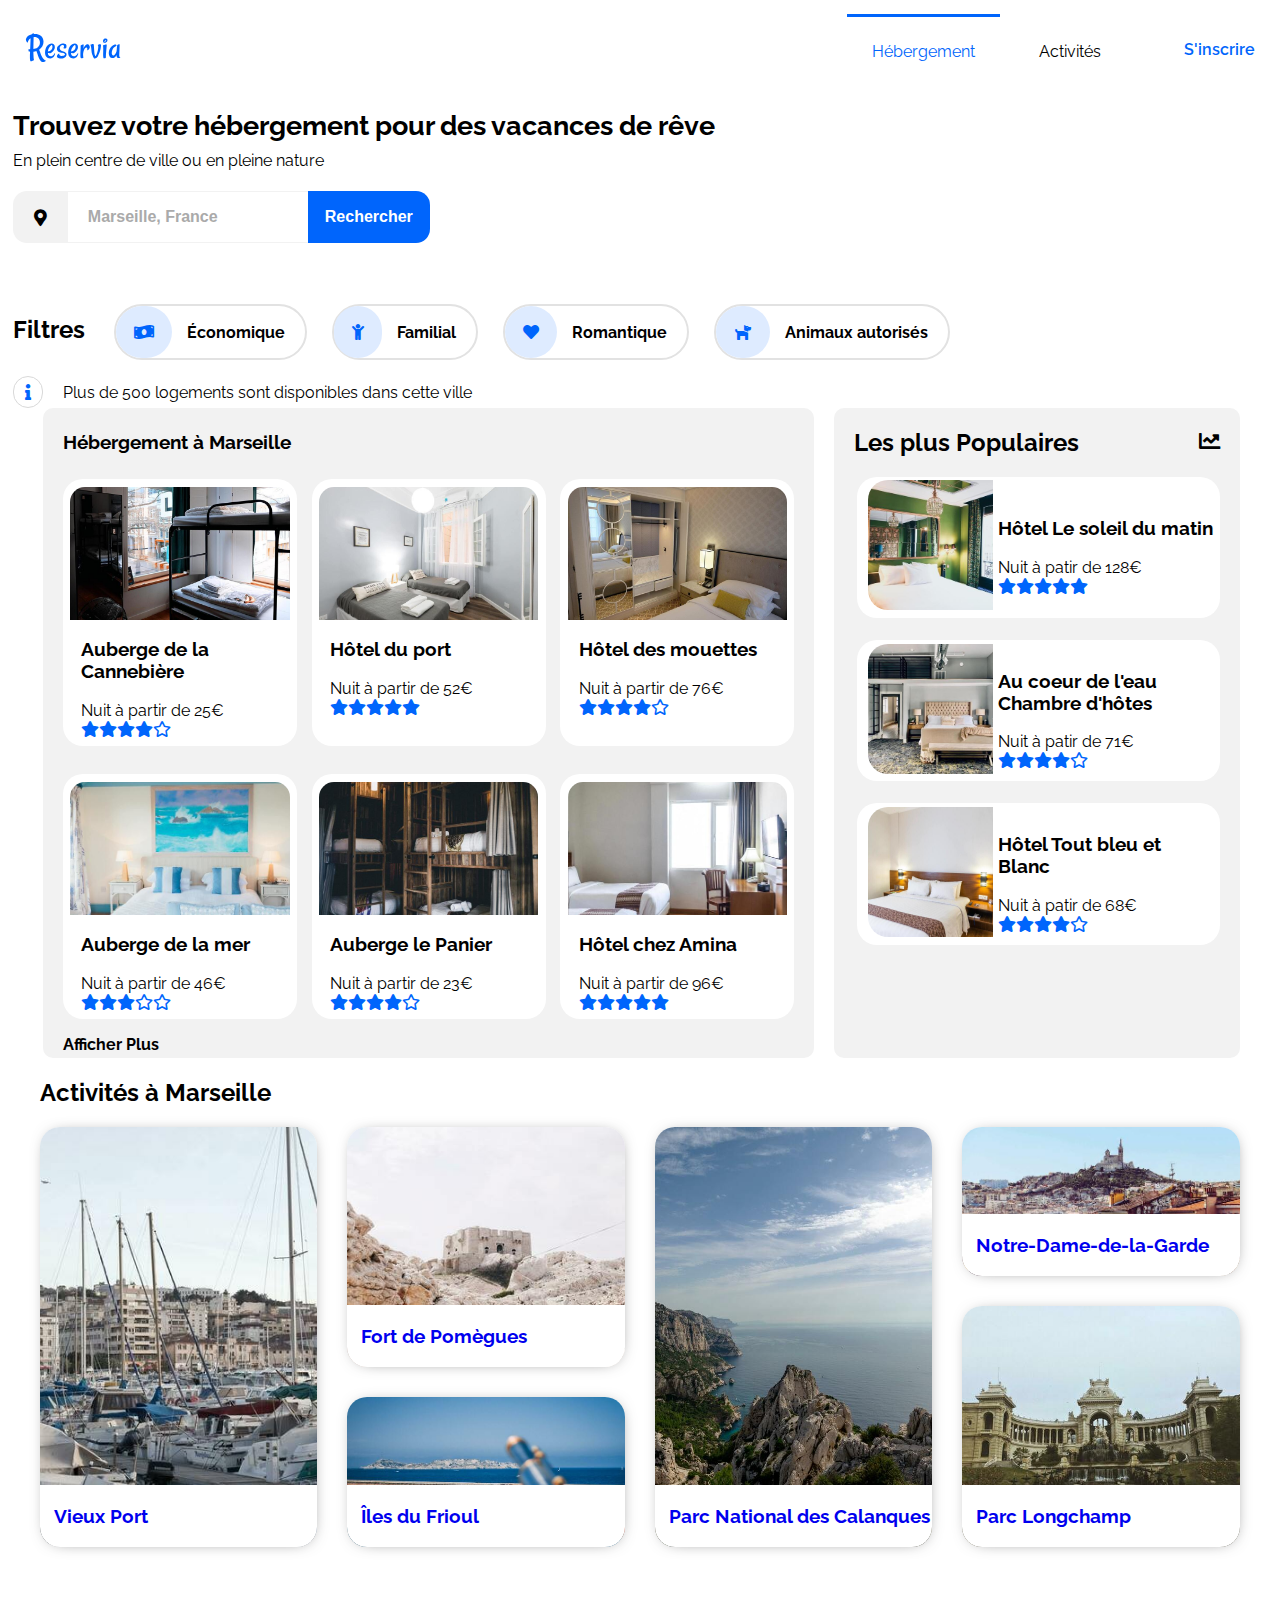
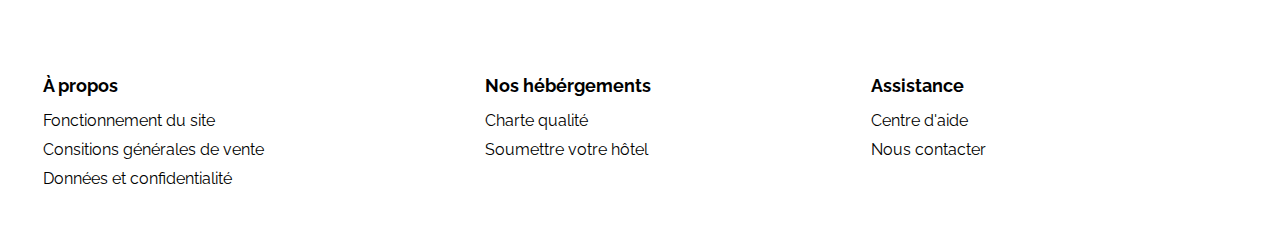
==== commit 9495c6c1: "details" ====
--- a/index.html
+++ b/index.html
@@ -16,7 +16,7 @@
 <body>
     <header>
         <nav class="navbar">
-            <a href="index.html" id="logo"><img src="src/logo/Reservia.svg" alt="logo" class="logo"></a>
+            <a href="index.html" id="logo"><img src="src/images/logo/Reservia.svg" alt="logo" class="logo"></a>
             <div class="navbar-link active-link" id="navbar-link-accomodation">
                 <div class="underline-effect"></div>
                 <a href="#blocs">Hébergement</a></div>
@@ -71,7 +71,7 @@
                         <div class="cube_details_hebergements ">
                             <h3>Auberge de la Cannebière</h3>
                             <p>Nuit à partir de 25€</p>
-                            <div><i class="fas fa-star"></i><i class="fas fa-star"></i><i class="fas fa-star"></i><i class="fas fa-star"></i><i class="far fa-star"></i></div>
+                            <div class="stars"><i class="fas fa-star"></i><i class="fas fa-star"></i><i class="fas fa-star"></i><i class="fas fa-star"></i><i class="far fa-star"></i></div>
                         </div>
                     </div>
                     <div class="cube_hebergements flex_column_centre">
@@ -113,7 +113,7 @@
                         <div class="cube_details_hebergements" >
                             <h3>Hôtel chez Amina</h3>
                             <p>Nuit à partir de 96€</p>
-                            <div><i class="fas fa-star"></i><i class="fas fa-star"></i><i class="fas fa-star"></i><i class="fas fa-star"></i></div>
+                            <div><i class="fas fa-star"></i><i class="fas fa-star"></i><i class="fas fa-star"></i><i class="fas fa-star"></i><i class="fas fa-star"></i></div>
                         </div>
                     </div>
                 </div>
@@ -134,7 +134,7 @@
                         <div class="cube_details_populaires">
                             <h3>Hôtel Le soleil du matin</h3>
                             <p>Nuit à patir de 128€</p>
-                            <div><i class="fas fa-star"></i><i class="fas fa-star"></i><i class="fas fa-star"></i><i class="fas fa-star"></i></div>
+                            <div><i class="fas fa-star"></i><i class="fas fa-star"></i><i class="fas fa-star"></i><i class="fas fa-star"></i><i class="fas fa-star"></i></div>
                         </div> 
                         </div>
                     
@@ -143,7 +143,7 @@
                         <div class="cube_details_populaires">
                             <h3>Au coeur de l'eau Chambre d'hôtes</h3>
                             <p>Nuit à patir de 71€</p>
-                            <div><i class="fas fa-star"></i><i class="fas fa-star"></i><i class="fas fa-star"></i><i class="fas fa-star"></i></div>
+                            <div><i class="fas fa-star"></i><i class="fas fa-star"></i><i class="fas fa-star"></i><i class="fas fa-star"></i><i class="far fa-star"></i></div>
                         </div> 
                         </div>  
                         
@@ -152,7 +152,7 @@
                             <div class="cube_details_populaires">
                                 <h3>Hôtel Tout bleu et Blanc</h3>
                                 <p>Nuit à patir de 68€</p>
-                                <div><i class="fas fa-star"></i><i class="fas fa-star"></i><i class="fas fa-star"></i><i class="fas fa-star"></i></div>
+                                <div><i class="fas fa-star"></i><i class="fas fa-star"></i><i class="fas fa-star"></i><i class="fas fa-star"></i><i class="far fa-star"></i></div>
                             </div> 
                         </div>  
                     
--- a/style.css
+++ b/style.css
@@ -2,8 +2,14 @@
 html,
 body {
   font-family: Raleway, Impact, "Aerial", sans-serif;
-}
-
+  margin: auto;
+}
+p {
+  margin: 0px;
+}
+.fa-star {
+  color: #0065fc;
+}
 /*.container {
   max-width: 1200px;
   margin:  auto;
@@ -63,9 +69,10 @@
 }
 /*----------------------Nav--------------------------------*/
 header {
-  width: 98%;
+  width: 100%;
   max-width: 1440px;
   margin: auto;
+  /* padding: 10px;*/
 }
 
 .navbar {
@@ -78,7 +85,7 @@
 }
 
 #logo {
-  padding: 0;
+  padding: 25px;
 }
 
 .navbar .navbar-link {
@@ -145,6 +152,7 @@
   grid-area: sign-up;
   color: #0065fc;
   font-weight: 600;
+  align-items: flex-end;
 }
 
 .navbar .active-link {
@@ -477,7 +485,7 @@
   width: 90%;
 }
 .fas fa-star {
-  color: blue;
+  background-color: #0065fc;
 }
 /*--------------------Populaire-----------*/
 .bloc_populaires {
@@ -1186,7 +1194,7 @@
   }
 
   .research-bar {
-    width: 300px;
+    width: 270px;
     height: 49px;
   }
   #button-research {
@@ -1197,6 +1205,9 @@
     position: absolute;
     right: -20px;
     border-radius: 15px;
+  }
+  .flex_centre {
+    justify-content: left;
   }
 
   .blocs {
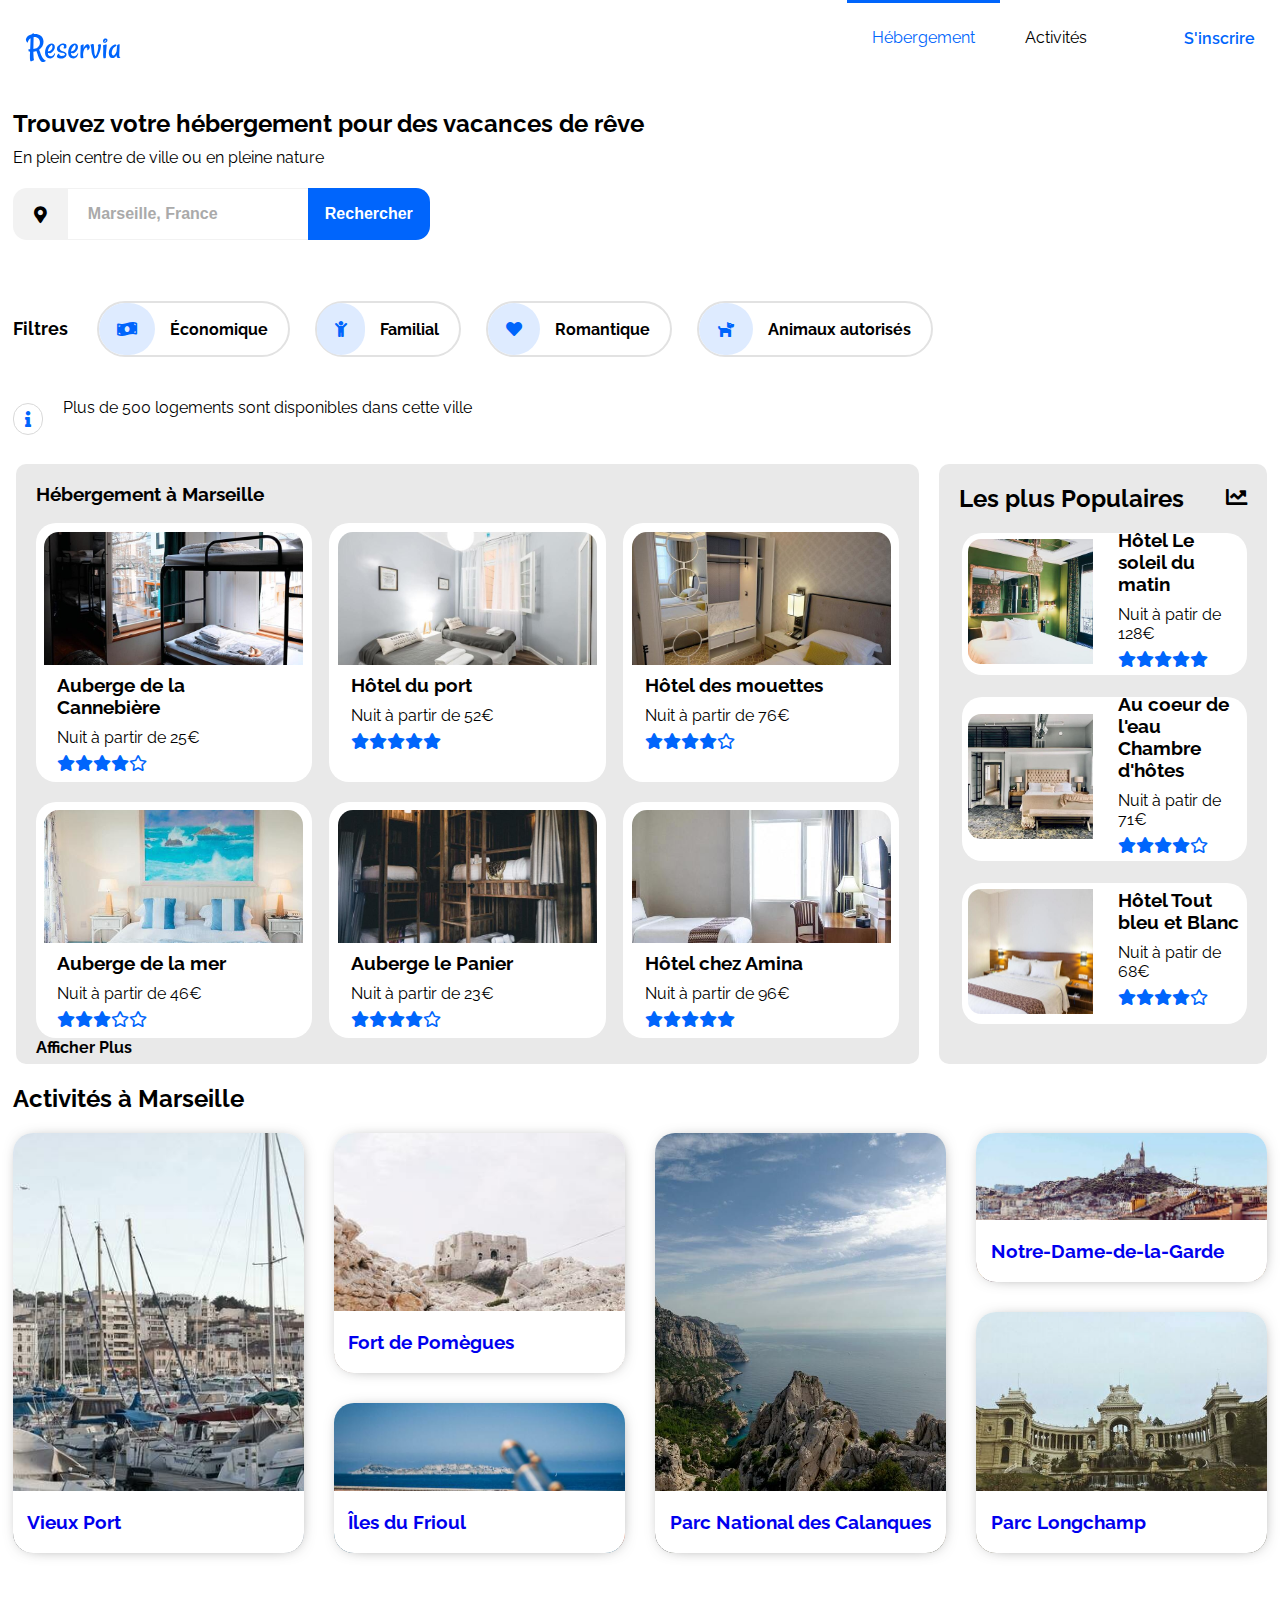
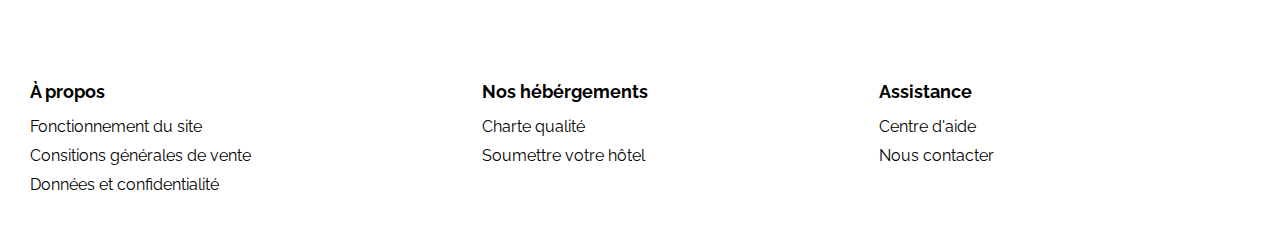
==== commit 217acec5: "details 2" ====
--- a/index.html
+++ b/index.html
@@ -10,7 +10,7 @@
     <link rel="preconnect" href="https://fonts.googleapis.com">
     
     <!--font-family_police-->    <link rel="preconnect" href="https://fonts.gstatic.com" crossorigin>
-                                <link href="https://fonts.googleapis.com/css2?family=Raleway&display=swap" rel="stylesheet">
+                                <link href="https://fonts.googleapis.com/css2?family=Raleway&display=swap" rel="stylesheet"><link href="https://fonts.googleapis.com/css2?family=Raleway:wght@400;700&display=swap" rel="stylesheet">
     <title>Reservia</title>
 </head>
 <body>
@@ -56,10 +56,10 @@
 
         <div class="info">
             <i class="fas fa-info"></i>
-            <p>Plus de 500 logements sont disponibles dans cette ville</p>
+            <p class="p500">Plus de 500 logements sont disponibles dans cette ville</p>
         </div>
         <!-- T -->
-    <div class="container">
+    
        
         <section class="flex_around">
             <div class="flex_column_around size_hebergements back_gris bloc_hebergements " >
@@ -69,7 +69,7 @@
                     <div class="cube_hebergements flex_column_centre ">
                         <div class="img_hebergements1" ></div>
                         <div class="cube_details_hebergements ">
-                            <h3>Auberge de la Cannebière</h3>
+                            <h3 class="h3h">Auberge de la Cannebière</h3>
                             <p>Nuit à partir de 25€</p>
                             <div class="stars"><i class="fas fa-star"></i><i class="fas fa-star"></i><i class="fas fa-star"></i><i class="fas fa-star"></i><i class="far fa-star"></i></div>
                         </div>
@@ -77,7 +77,7 @@
                     <div class="cube_hebergements flex_column_centre">
                         <div class="img_hebergements2" ></div>
                         <div class="cube_details_hebergements ">
-                            <h3>Hôtel du port</h3>
+                            <h3 class="h3h">Hôtel du port</h3>
                             <p>Nuit à partir de 52€</p>
                             <div><i class="fas fa-star"></i><i class="fas fa-star"></i><i class="fas fa-star"></i><i class="fas fa-star"></i><i class="fas fa-star"></i></div>
                         </div>
@@ -85,7 +85,7 @@
                     <div class="cube_hebergements flex_column_centre ">
                         <div class="img_hebergements3" ></div>
                         <div class="cube_details_hebergements ">
-                            <h3>Hôtel des mouettes</h3>
+                            <h3 class="h3h">Hôtel des mouettes</h3>
                             <p>Nuit à partir de 76€</p>
                             <div><i class="fas fa-star"></i><i class="fas fa-star"></i><i class="fas fa-star"></i><i class="fas fa-star"></i><i class="far fa-star"></i></div>
                         </div>
@@ -95,7 +95,7 @@
                     <div class="cube_hebergements flex_column_centre ">
                         <div class="img_hebergements4" ></div>
                         <div class="cube_details_hebergements ">
-                            <h3>Auberge de la mer</h3>
+                            <h3 class="h3h">Auberge de la mer</h3>
                             <p>Nuit à partir de 46€</p>
                             <div><i class="fas fa-star"></i><i class="fas fa-star"></i><i class="fas fa-star"></i><i class="far fa-star"></i><i class="far fa-star"></i></div>
                         </div>
@@ -103,7 +103,7 @@
                     <div class="cube_hebergements flex_column_centre ">
                         <div class="img_hebergements5" ></div>
                         <div class="cube_details_hebergements">
-                            <h3>Auberge le Panier</h3>
+                            <h3 class="h3h">Auberge le Panier</h3>
                             <p>Nuit à partir de 23€</p>
                             <div><i class="fas fa-star"></i><i class="fas fa-star"></i><i class="fas fa-star"></i><i class="fas fa-star"></i><i class="far fa-star"></i></div>
                         </div>
@@ -111,7 +111,7 @@
                     <div class="cube_hebergements flex_column_centre ">
                         <div class="img_hebergements6" ></div>
                         <div class="cube_details_hebergements" >
-                            <h3>Hôtel chez Amina</h3>
+                            <h3 class="h3h">Hôtel chez Amina</h3>
                             <p>Nuit à partir de 96€</p>
                             <div><i class="fas fa-star"></i><i class="fas fa-star"></i><i class="fas fa-star"></i><i class="fas fa-star"></i><i class="fas fa-star"></i></div>
                         </div>
@@ -132,7 +132,7 @@
                         <div class=" cube_populaires flex_centre bloc_populaires12">
                         <div><img src="./src/images/hebergements/4_small/emile-guillemot-Bj_rcSC5XfE-unsplash.jpg" alt="hebergement_emile" class="img1p"></div>
                         <div class="cube_details_populaires">
-                            <h3>Hôtel Le soleil du matin</h3>
+                            <h3 class="h3t">Hôtel Le soleil du matin</h3>
                             <p>Nuit à patir de 128€</p>
                             <div><i class="fas fa-star"></i><i class="fas fa-star"></i><i class="fas fa-star"></i><i class="fas fa-star"></i><i class="fas fa-star"></i></div>
                         </div> 
@@ -141,7 +141,7 @@
                         <div class=" cube_populaires flex_centre bloc_populaires12">
                         <div ><img src="./src/images/hebergements/4_small/aw-creative-VGs8z60yT2c-unsplash.jpg" alt="heberhement_aw-creative" class="img2p"></div>
                         <div class="cube_details_populaires">
-                            <h3>Au coeur de l'eau Chambre d'hôtes</h3>
+                            <h3 class="h3t">Au coeur de l'eau Chambre d'hôtes</h3>
                             <p>Nuit à patir de 71€</p>
                             <div><i class="fas fa-star"></i><i class="fas fa-star"></i><i class="fas fa-star"></i><i class="fas fa-star"></i><i class="far fa-star"></i></div>
                         </div> 
@@ -150,7 +150,7 @@
                         <div class=" cube_populaires flex_centre bloc_populaires12">
                             <div ><img src="./src/images/hebergements/4_small/febrian-zakaria-sjvU0THccQA-unsplash.jpg") alt="heberhement_aw-creative" class="img3p"></div>
                             <div class="cube_details_populaires">
-                                <h3>Hôtel Tout bleu et Blanc</h3>
+                                <h3 class="h3t">Hôtel Tout bleu et Blanc</h3>
                                 <p>Nuit à patir de 68€</p>
                                 <div><i class="fas fa-star"></i><i class="fas fa-star"></i><i class="fas fa-star"></i><i class="fas fa-star"></i><i class="far fa-star"></i></div>
                             </div> 
@@ -164,7 +164,7 @@
                     
 
 
-        <h2>Activités à Marseille</h2>
+        <h2>Activités à Marseille</h2><!--cc-->
 
             <section class="marseille-activities">
             <div class="activity__full-card" id="activity-1">
@@ -214,8 +214,8 @@
                         </div>
                     </a>
                 </div>
-            </section>
-    </div>
+            </section><!-- contenaire-->
+   </main>
             <footer><!-- footer <div><a href="#" class="decoration_none lien_foot">Données et confidentialité</a> </div>-->
                 <div class="footer-blocs">
                     <div class="footer-bloc">
--- a/style.css
+++ b/style.css
@@ -6,7 +6,19 @@
 }
 p {
   margin: 0px;
-}
+  margin-bottom: 7px;
+  font-size: 16px;
+}
+.p500 {
+  padding: 25px 0 2.5em 0;
+}
+.h3t {
+  margin: -10px 0 10px 0;
+}
+.h3h {
+  margin: 9px 0 10px 0;
+}
+
 .fa-star {
   color: #0065fc;
 }
@@ -20,13 +32,13 @@
 }
 .flex_centre {
   display: flex;
-  justify-content: center;
+
   align-items: center;
 }
 .flex_around {
   display: flex;
-  justify-content: space-around;
-  align-items: center;
+  /*justify-content: space-around;
+  align-items: center;*/
 }
 .flex_between {
   display: flex;
@@ -65,7 +77,8 @@
   background-color: #deebff;
 }
 .back_gris {
-  background-color: #f2f2f2;
+  /*background-color: #f2f2f2;*/
+  background-color: #e9e9e9;
 }
 /*----------------------Nav--------------------------------*/
 header {
@@ -90,9 +103,8 @@
 
 .navbar .navbar-link {
   display: flex;
-  justify-content: center;
-  align-items: center;
   flex-direction: column;
+  height: 100%;
 }
 
 .navbar .navbar-link .underline-effect {
@@ -153,6 +165,7 @@
   color: #0065fc;
   font-weight: 600;
   align-items: flex-end;
+  padding-top: 7px;
 }
 
 .navbar .active-link {
@@ -168,7 +181,8 @@
 .title-h1 {
   font-size: 32px;
   margin: 10px 0;
-  font-size: 1.7em;
+  font-size: 1.5em;
+  font-weight: bold;
 }
 
 .subtitle {
@@ -231,7 +245,7 @@
 }
 
 .filters h3 {
-  font-size: 24px;
+  font-size: 18px;
   display: inline;
 }
 
@@ -386,13 +400,13 @@
 /*-------------Hébergement----------------*/
 .size_hebergements {
   flex: 2;
-  height: 650px;
+  /*height: 650px;*/
   margin-right: 20px;
   border-radius: 10px;
 }
 .size_populaires {
   flex: 1;
-  height: 650px;
+  /*height: 650px;*/
 
   border-radius: 10px;
 }
@@ -461,6 +475,7 @@
   flex-direction: column;
   justify-content: space-around;
   margin-left: 3px;
+  flex: 3;
 }
 .flex_column_between {
   display: flex;
@@ -501,36 +516,41 @@
   height: auto;
   padding: 1% 0 1% 1%;
   border-radius: 20px;
+  padding: 6px;
 }
 .cube_details_populaires {
   width: 60%;
-  padding-left: 5px;
+  padding-left: 25px;
   justify-content: center;
 }
 
 .img1p {
   object-fit: cover;
   width: 125px;
-  height: 130px;
-  background-size: cover;
-  background-position: center;
-  border-radius: 20px 0 0 20px;
+
+  background-size: cover;
+  background-position: center;
+  border-radius: 13px 0 0 13px;
+  aspect-ratio: 1 / 1;
+  height: 100%;
 }
 .img2p {
   object-fit: cover;
   width: 125px;
-  height: 130px;
-  background-size: cover;
-  background-position: center;
-  border-radius: 20px 0 0 20px;
+  height: 100%;
+  background-size: cover;
+  background-position: center;
+  border-radius: 13px 0 0 13px;
+  aspect-ratio: 1/1;
 }
 .img3p {
   object-fit: cover;
   width: 125px;
-  height: 130px;
-  background-size: cover;
-  background-position: center;
-  border-radius: 20px 0 0 20px;
+  height: 100%;
+  background-size: cover;
+  background-position: center;
+  border-radius: 13px 0 0 13px;
+  aspect-ratio: 1/1;
 }
 /*------------------------------Activités------------------------*/
 .activites {
@@ -1231,6 +1251,9 @@
     height: 1500px;
     margin-bottom: 350px;
   }
+  .activity__full-card img {
+    height: 250px;
+  }
 
   .flex_around {
     flex-direction: column-reverse;
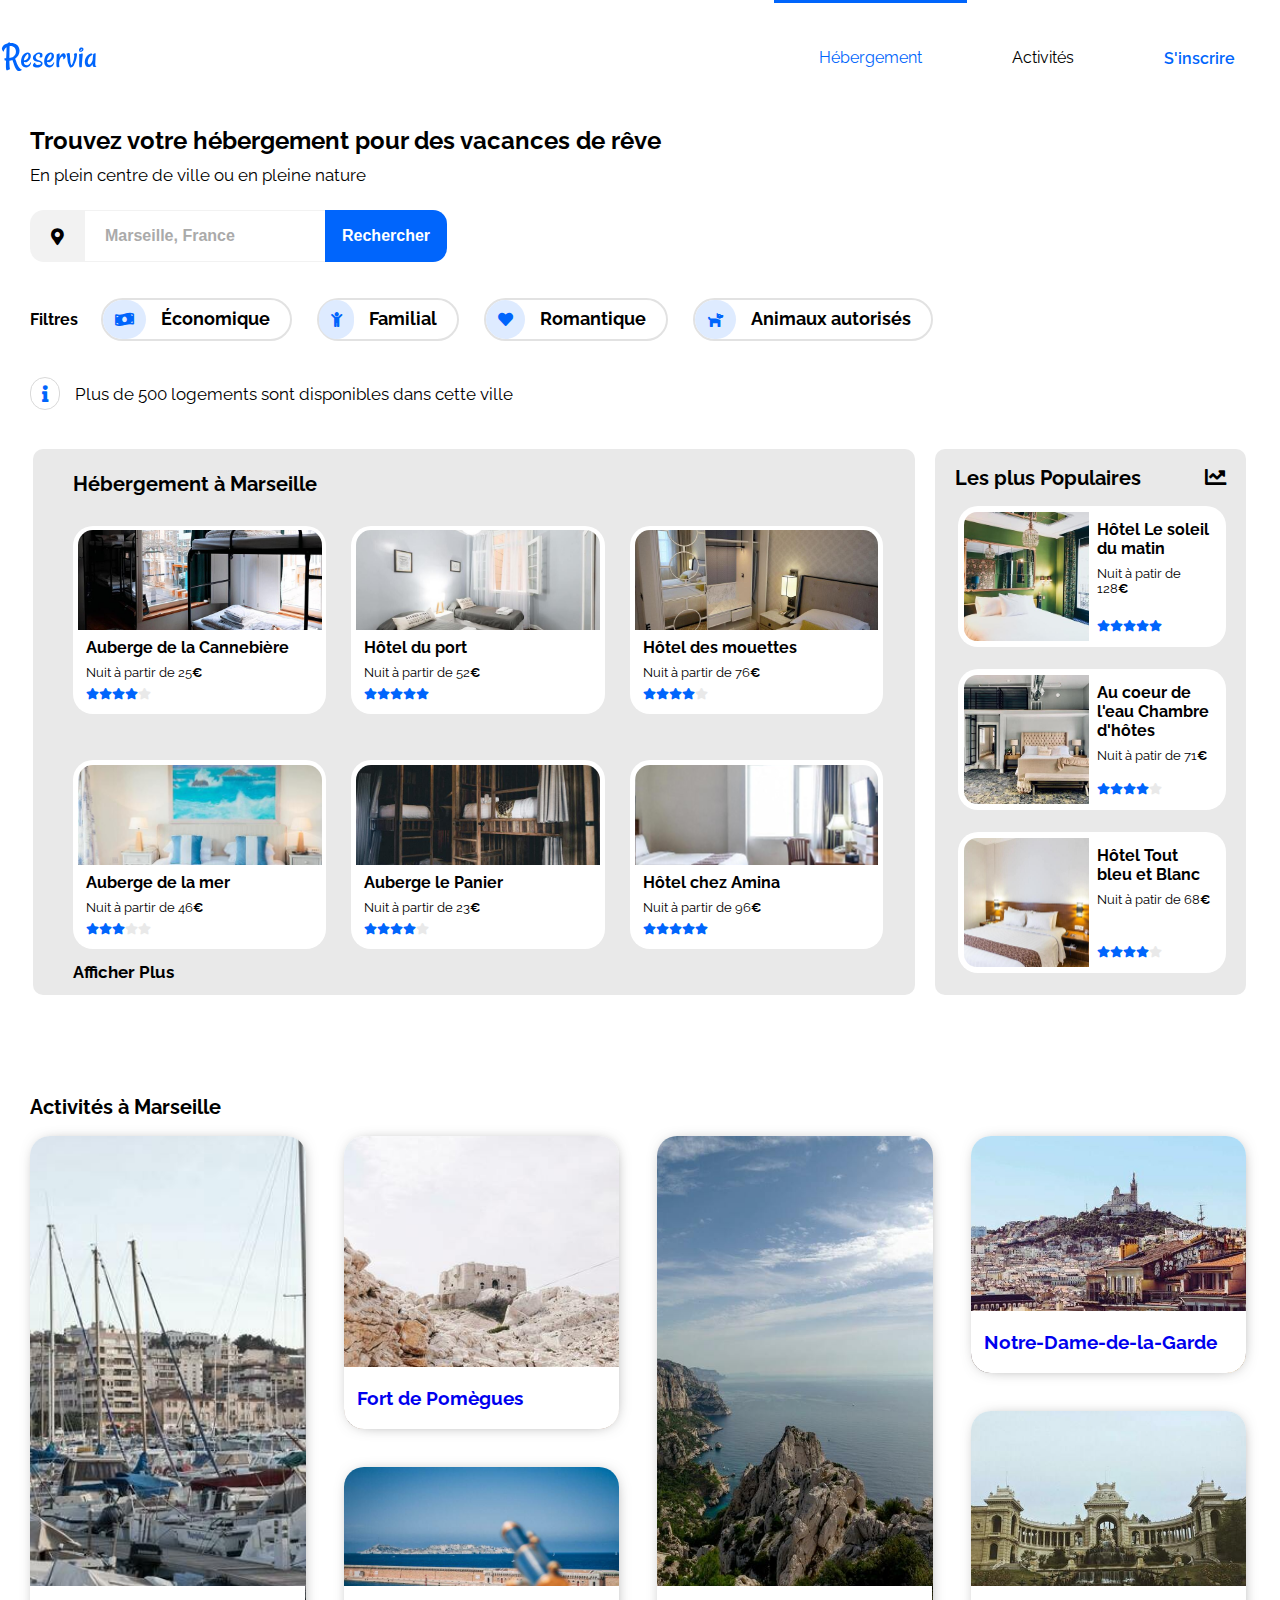
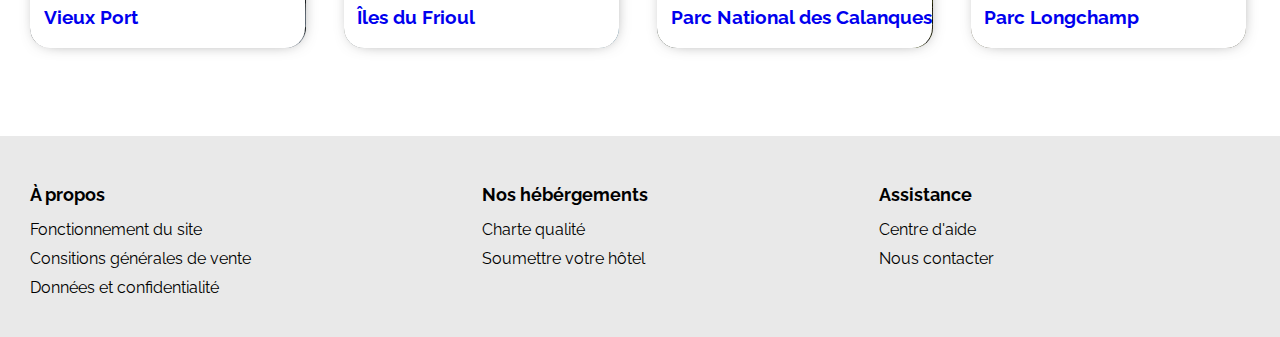
==== commit 882b053e: "changement détaile" ====
--- a/index.html
+++ b/index.html
@@ -1,241 +1,252 @@
 <!DOCTYPE html>
 <html lang="en">
-<head>
-    <meta charset="UTF-8">
-    <meta http-equiv="X-UA-Compatible" content="IE=edge">
-    <meta name="viewport" content="width=device-width, initial-scale=1.0">
-
-    <link rel="stylesheet" href="https://cdnjs.cloudflare.com/ajax/libs/font-awesome/5.15.4/css/all.min.css" />
-    <link rel="stylesheet" href="style.css" />
-    <link rel="preconnect" href="https://fonts.googleapis.com">
-    
-    <!--font-family_police-->    <link rel="preconnect" href="https://fonts.gstatic.com" crossorigin>
-                                <link href="https://fonts.googleapis.com/css2?family=Raleway&display=swap" rel="stylesheet"><link href="https://fonts.googleapis.com/css2?family=Raleway:wght@400;700&display=swap" rel="stylesheet">
-    <title>Reservia</title>
-</head>
-<body>
-    <header>
-        <nav class="navbar">
-            <a href="index.html" id="logo"><img src="src/images/logo/Reservia.svg" alt="logo" class="logo"></a>
-            <div class="navbar-link active-link" id="navbar-link-accomodation">
-                <div class="underline-effect"></div>
-                <a href="#blocs">Hébergement</a></div>
-            <div class="navbar-link" id="navbar-link-activities">
-                <div class="underline-effect"></div>
-                <a href="#title-activities">Activités</a></div>
-            <div class="navbar-link login" id="navbar-link-sign-up">
-                <a href="#">S'inscrire</a></div>
-            </nav>
-    </header>
-
-<!-- Section 2 Research -->
-    <main>
-        <div>
-            <h1 class="title-h1">Trouvez votre hébergement pour des vacances de rêve</h1>
-            <p class="subtitle">En plein centre de ville ou en pleine nature</p>
-        </div>
-
-        <div class="research-box">
-            <div class="icon-location">
-                <i class="fas fa-map-marker-alt"></i>
+    <head>
+        <meta charset="UTF-8">
+        <meta http-equiv="X-UA-Compatible" content="IE=edge">
+        <meta name="viewport" content="width=device-width, initial-scale=1.0">
+
+        <link rel="stylesheet" href="https://cdnjs.cloudflare.com/ajax/libs/font-awesome/5.15.4/css/all.min.css" />
+        <link rel="stylesheet" href="style.css" />
+        <link rel="preconnect" href="https://fonts.googleapis.com">
+        
+        <!--font-family_police-->    <link rel="preconnect" href="https://fonts.gstatic.com" crossorigin>
+                                    <link href="https://fonts.googleapis.com/css2?family=Raleway:wght@400;700&display=swap" rel="stylesheet">
+        <title>Reservia</title>
+    </head>
+    <body>
+        <header>
+            <nav class="navbar">
+                <a href="index.html" id="logo"><img src="src/images/logo/Reservia.svg" alt="logo" class="logo"></a>
+                <div class="navbar-link active-link" id="navbar-link-accomodation">
+                    <div class="underline-effect"></div>
+                    <a href="#blocs">Hébergement</a></div>
+                <div class="navbar-link" id="navbar-link-activities">
+                    <div class="underline-effect"></div>
+                    <a href="#title-activities">Activités</a></div>
+                <div class="navbar-link login" id="navbar-link-sign-up">
+                    <a class="ins" href="#">S'inscrire</a></div>
+                </nav>
+        </header>
+
+        <main><!-- Section 2 Research -->
+            <div class="main2"> 
+                <div>
+                    <h1 class="title-h1">Trouvez votre hébergement pour des vacances de rêve</h1>
+                    <p class="subtitle">En plein centre de ville ou en pleine nature</p>
+                </div>
+
+                <div class="research-box">
+                    <div class="icon-location">
+                        <i class="fas fa-map-marker-alt"></i>
+                    </div>
+                    <input type="text" placeholder="Marseille, France" class="research-bar">
+                    <button class="button-research" id="button-research">Rechercher</button>
+                    <button class="button-research searchFormSubmitinputIcon fas fa-search" id="icon-glass"></button>
+                </div>
+
+                <div class="filters">
+                    <h3 class="title-h2">Filtres</h3>
+                    <ul class="filters-ul">
+                        <li class="filters-button"><i class="fas fa-money-bill-wave icon-filter"></i>Économique</li>
+                        <li class="filters-button"><i class="fas fa-child icon-filter"></i>Familial</li>
+                        <li class="filters-button"><i class="fas fa-heart icon-filter"></i>Romantique</li>
+                        <li class="filters-button"><i class="fas fa-dog icon-filter"></i>Animaux autorisés</li>
+                    </ul>
+                </div>
+
+                <div class="info">
+                    <i class="fas fa-info">
+                        </i>
+                    <p class="p500">Plus de 500 logements sont disponibles dans cette ville</p>
+                </div>
+            
+
             </div>
-            <input type="text" placeholder="Marseille, France" class="research-bar">
-            <button class="button-research" id="button-research">Rechercher</button>
-            <button class="button-research searchFormSubmitinputIcon fas fa-search" id="icon-glass"></button>
-        </div>
-
-        <div class="filters">
-            <h3 class="title-h2">Filtres</h3>
-            <ul class="filters-ul">
-                <li class="filters-button"><i class="fas fa-money-bill-wave icon-filter"></i>Économique</li>
-                <li class="filters-button"><i class="fas fa-child icon-filter"></i>Familial</li>
-                <li class="filters-button"><i class="fas fa-heart icon-filter"></i>Romantique</li>
-                <li class="filters-button"><i class="fas fa-dog icon-filter"></i>Animaux autorisés</li>
-            </ul>
-        </div>
-
-        <div class="info">
-            <i class="fas fa-info"></i>
-            <p class="p500">Plus de 500 logements sont disponibles dans cette ville</p>
-        </div>
-        <!-- T -->
-    
-       
-        <section class="flex_around">
-            <div class="flex_column_around size_hebergements back_gris bloc_hebergements " >
-                <h3>Hébergement à Marseille</h3>
-
-                <div class="bloc1 flex_between" >
-                    <div class="cube_hebergements flex_column_centre ">
-                        <div class="img_hebergements1" ></div>
-                        <div class="cube_details_hebergements ">
-                            <h3 class="h3h">Auberge de la Cannebière</h3>
-                            <p>Nuit à partir de 25€</p>
-                            <div class="stars"><i class="fas fa-star"></i><i class="fas fa-star"></i><i class="fas fa-star"></i><i class="fas fa-star"></i><i class="far fa-star"></i></div>
-                        </div>
-                    </div>
-                    <div class="cube_hebergements flex_column_centre">
-                        <div class="img_hebergements2" ></div>
-                        <div class="cube_details_hebergements ">
-                            <h3 class="h3h">Hôtel du port</h3>
-                            <p>Nuit à partir de 52€</p>
-                            <div><i class="fas fa-star"></i><i class="fas fa-star"></i><i class="fas fa-star"></i><i class="fas fa-star"></i><i class="fas fa-star"></i></div>
-                        </div>
-                    </div>
-                    <div class="cube_hebergements flex_column_centre ">
-                        <div class="img_hebergements3" ></div>
-                        <div class="cube_details_hebergements ">
-                            <h3 class="h3h">Hôtel des mouettes</h3>
-                            <p>Nuit à partir de 76€</p>
-                            <div><i class="fas fa-star"></i><i class="fas fa-star"></i><i class="fas fa-star"></i><i class="fas fa-star"></i><i class="far fa-star"></i></div>
-                        </div>
-                    </div>
-                </div>
-                <div class="bloc2 flex_between" >
-                    <div class="cube_hebergements flex_column_centre ">
-                        <div class="img_hebergements4" ></div>
-                        <div class="cube_details_hebergements ">
-                            <h3 class="h3h">Auberge de la mer</h3>
-                            <p>Nuit à partir de 46€</p>
-                            <div><i class="fas fa-star"></i><i class="fas fa-star"></i><i class="fas fa-star"></i><i class="far fa-star"></i><i class="far fa-star"></i></div>
-                        </div>
-                    </div>
-                    <div class="cube_hebergements flex_column_centre ">
-                        <div class="img_hebergements5" ></div>
-                        <div class="cube_details_hebergements">
-                            <h3 class="h3h">Auberge le Panier</h3>
-                            <p>Nuit à partir de 23€</p>
-                            <div><i class="fas fa-star"></i><i class="fas fa-star"></i><i class="fas fa-star"></i><i class="fas fa-star"></i><i class="far fa-star"></i></div>
-                        </div>
-                    </div>
-                    <div class="cube_hebergements flex_column_centre ">
-                        <div class="img_hebergements6" ></div>
-                        <div class="cube_details_hebergements" >
-                            <h3 class="h3h">Hôtel chez Amina</h3>
-                            <p>Nuit à partir de 96€</p>
-                            <div><i class="fas fa-star"></i><i class="fas fa-star"></i><i class="fas fa-star"></i><i class="fas fa-star"></i><i class="fas fa-star"></i></div>
-                        </div>
-                    </div>
-                </div>
-                <div></div>
-                <p class="texte_gras">Afficher Plus</p>
-            </div>
-            <div class="size_populaires back_gris bloc_populaires" >
-                <div class="lpp">
-                    <h2 class="texte_gras">Les plus Populaires</h2>
-                    <div><i class="fas fa-chart-line fa-lg"></i></div>
-                </div> 
-
                 
-                    <!--ici les plus populaires-->
-                    <div class="flex_column_around">
-                        <div class=" cube_populaires flex_centre bloc_populaires12">
-                        <div><img src="./src/images/hebergements/4_small/emile-guillemot-Bj_rcSC5XfE-unsplash.jpg" alt="hebergement_emile" class="img1p"></div>
-                        <div class="cube_details_populaires">
-                            <h3 class="h3t">Hôtel Le soleil du matin</h3>
-                            <p>Nuit à patir de 128€</p>
-                            <div><i class="fas fa-star"></i><i class="fas fa-star"></i><i class="fas fa-star"></i><i class="fas fa-star"></i><i class="fas fa-star"></i></div>
-                        </div> 
-                        </div>
+               
+            
+            <!-- T -->
+        
+        
+            <section class="flex_around">
+                <div class="flex_column_around size_hebergements back_gris2 bloc_hebergements " >
+                    <h2 class="section_title">Hébergement à Marseille</h2>
+
+                    <div class="bloc1 flex_between" >
+                        <div class="cube_hebergements flex_column_centre ">
+                            <div class="img_hebergements1" ></div> 
+                            <!--<div> <img src="./src/images/hebergements/4_small/marcus-loke-WQJvWU_HZFo-unsplash.jpg")" alt=""> </div>-->
+                            <div class="cube_details_hebergements ">
+                                <h3 class="h3h">Auberge de la Cannebière</h3>
+                                <p class="phe">Nuit à partir de 25<span class="euro">€</span></p>
+                                <div class="stars"><i class="fas fa-star"></i><i class="fas fa-star"></i><i class="fas fa-star"></i><i class="fas fa-star"></i><i class="fas fa-star icon-d"></i></div>
+                            </div>
+                        </div>
+                        <div class="cube_hebergements flex_column_centre">
+                            <div class="img_hebergements2" ></div>
+                            <div class="cube_details_hebergements ">
+                                <h3 class="h3h">Hôtel du port</h3>
+                                <p  class="phe">Nuit à partir de 52<span class="euro">€</span></p>
+                                <div><i class="fas fa-star"></i><i class="fas fa-star"></i><i class="fas fa-star"></i><i class="fas fa-star"></i><i class="fas fa-star"></i></div>
+                            </div>
+                        </div>
+                        <div class="cube_hebergements flex_column_centre ">
+                            <div class="img_hebergements3" ></div>
+                            <div class="cube_details_hebergements ">
+                                <h3 class="h3h">Hôtel des mouettes</h3>
+                                <p  class="phe">Nuit à partir de 76<span class="euro">€</span></p>
+                                <div><i class="fas fa-star"></i><i class="fas fa-star"></i><i class="fas fa-star"></i><i class="fas fa-star"></i><i class="fas fa-star icon-d"></i></div>
+                            </div>
+                        </div>
+                    </div>
+                    <div></div>
+
+                    <div class="bloc2 flex_between" >
+                        <div class="cube_hebergements flex_column_centre ">
+                            <div class="img_hebergements4" ></div>
+                            <div class="cube_details_hebergements ">
+                                <h3 class="h3h">Auberge de la mer</h3>
+                                <p  class="phe">Nuit à partir de 46<span class="euro">€</span></p>
+                                <div><i class="fas fa-star"></i><i class="fas fa-star"></i><i class="fas fa-star"></i><i class="fas fa-star icon-d"></i><i class="fas fa-star icon-d"></i></div>
+                            </div>
+                        </div>
+                        <div class="cube_hebergements flex_column_centre ">
+                            <div class="img_hebergements5" ></div>
+                            <div class="cube_details_hebergements">
+                                <h3 class="h3h">Auberge le Panier</h3>
+                                <p  class="phe">Nuit à partir de 23<span class="euro">€</span></p>
+                                <div><i class="fas fa-star"></i><i class="fas fa-star"></i><i class="fas fa-star"></i><i class="fas fa-star"></i><i class="fas fa-star icon-d"></i></div>
+                            </div>
+                        </div>
+                        <div class="cube_hebergements flex_column_centre ">
+                            <div class="img_hebergements6" ></div>
+                            <div class="cube_details_hebergements" >
+                                <h3 class="h3h">Hôtel chez Amina</h3>
+                                <p  class="phe">Nuit à partir de 96<span class="euro">€</span></p>
+                                <div><i class="fas fa-star"></i><i class="fas fa-star"></i><i class="fas fa-star"></i><i class="fas fa-star"></i><i class="fas fa-star"></i></div>
+                            </div>
+                        </div>
+                    </div>
                     
-                        <div class=" cube_populaires flex_centre bloc_populaires12">
-                        <div ><img src="./src/images/hebergements/4_small/aw-creative-VGs8z60yT2c-unsplash.jpg" alt="heberhement_aw-creative" class="img2p"></div>
-                        <div class="cube_details_populaires">
-                            <h3 class="h3t">Au coeur de l'eau Chambre d'hôtes</h3>
-                            <p>Nuit à patir de 71€</p>
-                            <div><i class="fas fa-star"></i><i class="fas fa-star"></i><i class="fas fa-star"></i><i class="fas fa-star"></i><i class="far fa-star"></i></div>
-                        </div> 
-                        </div>  
+                    <p class="texte_gras affp">Afficher Plus</p>
+                </div>
+                <div class="size_populaires back_gris bloc_populaires" >
+                    <div class="lpp">
+                        <h2 class="section_title">Les plus Populaires</h2>
+                        <div><i class="fas fa-chart-line fa-lg"></i></div>
+                    </div> 
+
+                    
+                        <!--ici les plus populaires-->
+                        <div class="flex_column_around">
+                            <div class=" cube_populaires flex_centre bloc_populaires12">
+                            <div><img src="./src/images/hebergements/4_small/emile-guillemot-Bj_rcSC5XfE-unsplash.jpg" alt="hebergement_emile" class="img1p"></div>
+                            <div class="cube_details_hebergements">
+                                <h3 class="h3h">Hôtel Le soleil du matin</h3>
+                                <p class="phe">Nuit à patir de 128<span class="euro">€</span></p>
+                                <div><i class="fas fa-star"></i><i class="fas fa-star"></i><i class="fas fa-star"></i><i class="fas fa-star"></i><i class="fas fa-star"></i></div>
+                            </div> 
+                            </div>
                         
-                        <div class=" cube_populaires flex_centre bloc_populaires12">
-                            <div ><img src="./src/images/hebergements/4_small/febrian-zakaria-sjvU0THccQA-unsplash.jpg") alt="heberhement_aw-creative" class="img3p"></div>
-                            <div class="cube_details_populaires">
-                                <h3 class="h3t">Hôtel Tout bleu et Blanc</h3>
-                                <p>Nuit à patir de 68€</p>
-                                <div><i class="fas fa-star"></i><i class="fas fa-star"></i><i class="fas fa-star"></i><i class="fas fa-star"></i><i class="far fa-star"></i></div>
+                            <div class=" cube_populaires flex_centre bloc_populaires12">
+                            <div ><img src="./src/images/hebergements/4_small/aw-creative-VGs8z60yT2c-unsplash.jpg" alt="heberhement_aw-creative" class="img2p"></div>
+                            <div class="cube_details_hebergements">
+                                <h3 class="h3h">Au coeur de l'eau Chambre d'hôtes</h3>
+                                <p  class="phe">Nuit à patir de 71<span class="euro">€</span></p>
+                                <div><i class="fas fa-star"></i><i class="fas fa-star"></i><i class="fas fa-star"></i><i class="fas fa-star"></i><i class="fas fa-star icon-d"></i></div>
                             </div> 
-                        </div>  
+                            </div>  
+                            
+                            <div class=" cube_populaires flex_centre bloc_populaires12">
+                                <div ><img src="./src/images/hebergements/4_small/febrian-zakaria-sjvU0THccQA-unsplash.jpg") alt="heberhement_aw-creative" class="img3p"></div>
+                                <div class="cube_details_hebergements">
+                                    <h3 class="h3h">Hôtel Tout bleu et Blanc</h3>
+                                    <p  class="phe">Nuit à patir de 68<span class="euro">€</span></p>
+                                    <div><i class="fas fa-star"></i><i class="fas fa-star"></i><i class="fas fa-star"></i><i class="fas fa-star"></i><i class="fas fa-star icon-d"></i></div>
+                                </div> 
+                            </div>  
+                        
+                        </div>
+                </div>
+        
+            </section>
+        
+                        
+
+
+            <h2  class="section_title amh2" >Activités à Marseille</h2><!--cc-->
+
+            <section class="marseille-activities">
+                <div class="activity__full-card" id="activity-1">
+                            <a href="#">
+                        <div class="englobe">
+                            <img id="t1" src="src/images/activites/4_small/reno-laithienne-QUgJhdY5Fyk-unsplash.jpg" alt="Vieux Port">
+                            <h3 class="card__title">Vieux Port</h3>
+                        </div>
+                </div>
+                <div class="activity__full-card" id="activity-2">
+                        <a href="#">
+                            <div class="englobe">
+                                <img id="t2"  src="src/images/activites/4_small/paul-hermann-QFTrLdQIRhI-unsplash.jpg" alt="Fort de Pomègues">
+                                    <h3 class="card__title">Fort de Pomègues</h3>
+                            </div>
+                        </a>
+                    </div>
+                    <div class="activity__full-card" id="activity-3">
+                        <a href="#">
+                            <div class="englobe">
+                                <img id="t3" src="src/images/activites/4_small/kevin-hikari-rV_Qd1l-VXg-unsplash.jpg" alt="Îles du Frioul">
+                                <h3 class="card__title">Îles du Frioul</h3>
+                            </div>
+                        </a>
+                    </div>
+                    <div class="activity__full-card" id="activity-4">
+                        <a href="#">
+                            <div class="englobe">
+                                <img id="t4" src="src/images/activites/3_medium/kilyan-sockalingum-NR8-cBCN3aI-unsplash.jpg" alt="Parc National des Calanques">
+                                <h3 class="card__title">Parc National des Calanques</h3>
+                            </div>
+                        </a>
+                    </div>
+                    <div class="activity__full-card" id="activity-5">
+                        <a href="#">
+                            <div class="englobe">
+                                <img id="t5" src="src/images/activites/4_small/florian-wehde-xW9e8gdotxI-unsplash.jpg" alt="Notre-Dame-de-la-Garde">
+                                <h3 class="card__title">Notre-Dame-de-la-Garde</h3>
+                            </div>
+                        </a>
+                    </div>
+                    <div class="activity__full-card" id="activity-6">
+                        <a href="#">
+                            <div class="englobe">
+                                <img id="t6" src="src/images/activites/4_small/lena-paulin-wH2-EJoDcV0-unsplash.jpg" alt="Parc Longchamp">
+                                <h3 class="card__title">Parc Longchamp</h3>
+                            </div>
+                        </a>
+                    </div>
+            </section>
+        </main><!-- contenaire-->
+
+                <footer><!-- footer <div><a href="#" class="decoration_none lien_foot">Données et confidentialité</a> </div>-->
+                    <div class="footer-blocs">
+                        <div class="footer-bloc">
+                            <h3 class="footer-title">À propos</h3>
+                            <a class="footer-link">Fonctionnement du site</a>
+                            <a class="footer-link">Consitions générales de vente</a>
+                            <a class="footer-link">Données et confidentialité</a>
+                    </div>
+                    <div class="footer-bloc">
+                            <h3 class="footer-title">Nos hébérgements</h3>
+                            <a class="footer-link">Charte qualité</a>
+                            <a class="footer-link">Soumettre votre hôtel</a>
                     
-                    </div>
-            </div>
-    
-        </section>
-    
-                    
-
-
-        <h2>Activités à Marseille</h2><!--cc-->
-
-            <section class="marseille-activities">
-            <div class="activity__full-card" id="activity-1">
-                        <a href="#">
-                    <div class="englobe">
-                        <img id="t1" src="src/images/activites/4_small/reno-laithienne-QUgJhdY5Fyk-unsplash.jpg" alt="Vieux Port">
-                        <h3 class="card__title">Vieux Port</h3>
-                    </div>
-            </div>
-            <div class="activity__full-card" id="activity-2">
-                    <a href="#">
-                        <div class="englobe">
-                            <img id="t2"  src="src/images/activites/4_small/paul-hermann-QFTrLdQIRhI-unsplash.jpg" alt="Fort de Pomègues">
-                                <h3 class="card__title">Fort de Pomègues</h3>
-                        </div>
-                    </a>
-                </div>
-                <div class="activity__full-card" id="activity-3">
-                    <a href="#">
-                        <div class="englobe">
-                            <img id="t3" src="src/images/activites/4_small/kevin-hikari-rV_Qd1l-VXg-unsplash.jpg" alt="Îles du Frioul">
-                            <h3 class="card__title">Îles du Frioul</h3>
-                        </div>
-                    </a>
-                </div>
-                <div class="activity__full-card" id="activity-4">
-                    <a href="#">
-                        <div class="englobe">
-                            <img id="t4" src="src/images/activites/3_medium/kilyan-sockalingum-NR8-cBCN3aI-unsplash.jpg" alt="Parc National des Calanques">
-                            <h3 class="card__title">Parc National des Calanques</h3>
-                        </div>
-                    </a>
-                </div>
-                <div class="activity__full-card" id="activity-5">
-                    <a href="#">
-                        <div class="englobe">
-                            <img id="t5" src="src/images/activites/4_small/florian-wehde-xW9e8gdotxI-unsplash.jpg" alt="Notre-Dame-de-la-Garde">
-                            <h3 class="card__title">Notre-Dame-de-la-Garde</h3>
-                        </div>
-                    </a>
-                </div>
-                <div class="activity__full-card" id="activity-6">
-                    <a href="#">
-                        <div class="englobe">
-                            <img id="t6" src="src/images/activites/4_small/lena-paulin-wH2-EJoDcV0-unsplash.jpg" alt="Parc Longchamp">
-                            <h3 class="card__title">Parc Longchamp</h3>
-                        </div>
-                    </a>
-                </div>
-            </section><!-- contenaire-->
-   </main>
-            <footer><!-- footer <div><a href="#" class="decoration_none lien_foot">Données et confidentialité</a> </div>-->
-                <div class="footer-blocs">
-                    <div class="footer-bloc">
-                        <h3 class="footer-title">À propos</h3>
-                        <a class="footer-link">Fonctionnement du site</a>
-                        <a class="footer-link">Consitions générales de vente</a>
-                        <a class="footer-link">Données et confidentialité</a>
-                   </div>
-                   <div class="footer-bloc">
-                        <h3 class="footer-title">Nos hébérgements</h3>
-                        <a class="footer-link">Charte qualité</a>
-                        <a class="footer-link">Soumettre votre hôtel</a>
-                
-                    </div>
-                    <div class="footer-bloc footer-bloc-assistance">
-                        <h3 class="footer-title">Assistance</h3>
-                        <a class="footer-link">Centre d'aide</a>
-                        <a class="footer-link">Nous contacter</a>
-                    </div>
-                </div>
-            </footer>                  
-</body>
+                        </div>
+                        <div class="footer-bloc footer-bloc-assistance">
+                            <h3 class="footer-title">Assistance</h3>
+                            <a class="footer-link">Centre d'aide</a>
+                            <a class="footer-link">Nous contacter</a>
+                        </div>
+                    </div>
+                </footer>                  
+    </body>
 </html>--- a/style.css
+++ b/style.css
@@ -1,22 +1,38 @@
 /*G Général */
 html,
 body {
-  font-family: Raleway, Impact, "Aerial", sans-serif;
-  margin: auto;
+  font-family: "Raleway", Impact, "Aerial", sans-serif;
+  margin: 0;
 }
 p {
   margin: 0px;
   margin-bottom: 7px;
-  font-size: 16px;
+  font-size: 17px;
+}
+.phe {
+  font-size: 13px;
+  flex: 1;
 }
 .p500 {
-  padding: 25px 0 2.5em 0;
+  padding: 25px 0 25px 0;
+  margin-bottom: 20px;
 }
 .h3t {
   margin: -10px 0 10px 0;
 }
 .h3h {
-  margin: 9px 0 10px 0;
+  margin: 0;
+  margin-bottom: 8px;
+  font-size: 16px;
+}
+.euro {
+  font-weight: bold;
+}
+.amh2 {
+  margin-top: 100px;
+}
+.section_title {
+  font-size: 20px;
 }
 
 .fa-star {
@@ -32,8 +48,6 @@
 }
 .flex_centre {
   display: flex;
-
-  align-items: center;
 }
 .flex_around {
   display: flex;
@@ -42,7 +56,7 @@
 }
 .flex_between {
   display: flex;
-  justify-content: space-between;
+  gap: 25px;
 }
 .lpp {
   display: flex;
@@ -77,6 +91,10 @@
   background-color: #deebff;
 }
 .back_gris {
+  /*background-color: #f2f2f2;*/
+  background-color: #e9e9e9;
+}
+.back_gris2 {
   /*background-color: #f2f2f2;*/
   background-color: #e9e9e9;
 }
@@ -98,7 +116,7 @@
 }
 
 #logo {
-  padding: 25px;
+  padding: 1px;
 }
 
 .navbar .navbar-link {
@@ -128,7 +146,7 @@
 .navbar a {
   color: black;
   text-decoration: none;
-  padding: 25px;
+  padding: 45px;
 }
 
 .navbar a:visited {
@@ -173,9 +191,9 @@
 }
 
 main {
-  width: 98%;
+  width: 95%;
   max-width: 1440px;
-  margin: auto;
+  margin: 0px 38px 0px 30px;
 }
 
 .title-h1 {
@@ -186,7 +204,7 @@
 }
 
 .subtitle {
-  margin: 6px 0px;
+  margin: 10px 0px;
 }
 
 .research-box {
@@ -245,7 +263,7 @@
 }
 
 .filters h3 {
-  font-size: 18px;
+  font-size: 16px;
   display: inline;
 }
 
@@ -253,7 +271,9 @@
   display: inline-flex;
   flex-direction: row;
   flex-wrap: wrap;
-  padding: 0;
+  padding-left: 1px;
+  font-size: 18px;
+  margin-left: -7px;
 }
 
 .filters ul li {
@@ -280,18 +300,22 @@
 .icon-filter {
   background-color: #deebff;
   color: #0065fc;
-  padding: 18px;
-  border-radius: 200px;
+  padding: 12px;
+  border-radius: 221px;
   margin-right: 15px;
+  font-size: 15px;
+}
+.filters {
+  margin-top: -27px;
 }
 
 .info .fas {
   color: #0065fc;
-  font-size: 16px;
+  font-size: 17px;
   padding: 7px 11px 7px 11px;
   border: solid 1px #d9d9d9;
   border-radius: 2000px;
-  margin-right: 20px;
+  margin-right: 15px;
 }
 
 /*----test----*/ /*
@@ -388,7 +412,7 @@
 /*---------------------Info incon -----------*/
 .info {
   display: flex;
-  align-items: center;
+  align-items: baseline;
 }
 .parent_icon {
   width: 20px;
@@ -414,7 +438,7 @@
 .img_hebergements1 {
   background-image: url("./src/images/hebergements/4_small/marcus-loke-WQJvWU_HZFo-unsplash.jpg");
   width: 100%;
-  height: 133px;
+  height: 100px;
   background-size: cover;
   background-position: center;
   border-radius: 15px 15px 0 0;
@@ -422,7 +446,7 @@
 .img_hebergements2 {
   background-image: url("./src/images/hebergements/4_small/fred-kleber-gTbaxaVLvsg-unsplash.jpg");
   width: 100%;
-  height: 133px;
+  height: 100px;
   background-size: cover;
   background-position: center;
   border-radius: 15px 15px 0 0;
@@ -430,7 +454,7 @@
 .img_hebergements3 {
   background-image: url("./src/images/hebergements/4_small/reisetopia-B8WIgxA_PFU-unsplash.jpg");
   width: 100%;
-  height: 133px;
+  height: 100px;
   background-size: cover;
   background-position: center;
   border-radius: 15px 15px 0 0;
@@ -438,7 +462,7 @@
 .img_hebergements4 {
   background-image: url("./src/images/hebergements/4_small/annie-spratt-Eg1qcIitAuA-unsplash.jpg");
   width: 100%;
-  height: 133px;
+  height: 100px;
   background-size: cover;
   background-position: center;
   border-radius: 15px 15px 0 0;
@@ -446,7 +470,7 @@
 .img_hebergements5 {
   background-image: url("./src/images/hebergements/4_small/nicate-lee-kT-ZyaiwBe0-unsplash.jpg");
   width: 100%;
-  height: 133px;
+  height: 100px;
   background-size: cover;
   background-position: center;
   border-radius: 15px 15px 0 0;
@@ -454,21 +478,19 @@
 .img_hebergements6 {
   background-image: url("./src/images/hebergements/4_small/febrian-zakaria-M6S1WvfW68A-unsplash.jpg");
   width: 100%;
-  height: 133px;
+  height: 100px;
   background-size: cover;
   background-position: center;
   border-radius: 15px 15px 0 0;
 }
 .bloc_hebergements {
-  padding-left: 20px;
-  padding-right: 20px;
+  padding-right: 30px;
+  padding-left: 40px;
 }
 /*-*/
 .flex_column_centre {
   display: flex;
   flex-direction: column;
-  /*justify-content: center;*/
-  align-items: center;
 }
 .flex_column_around {
   display: flex;
@@ -487,7 +509,7 @@
   width: 30%;
   height: auto;
   background-color: white;
-  padding: 1%;
+  padding: 0.6%;
   border-radius: 20px;
 }
 .bloc1 {
@@ -497,10 +519,16 @@
   margin-top: 10px;
 }
 .cube_details_hebergements {
-  width: 90%;
-}
-.fas fa-star {
-  background-color: #0065fc;
+  display: flex;
+  flex-direction: column;
+  padding: 8px;
+  font-size: 11.5px;
+}
+.fas.fa-star {
+  color: #0065fc;
+}
+.fas.icon-d {
+  color: #e9e9e9;
 }
 /*--------------------Populaire-----------*/
 .bloc_populaires {
@@ -517,11 +545,6 @@
   padding: 1% 0 1% 1%;
   border-radius: 20px;
   padding: 6px;
-}
-.cube_details_populaires {
-  width: 60%;
-  padding-left: 25px;
-  justify-content: center;
 }
 
 .img1p {
@@ -866,16 +889,16 @@
 }
 
 .marseille-activities {
-  height: 450px;
+  height: 550px;
   margin-bottom: 50px;
   display: grid;
   grid-template-columns: repeat(4, 1fr);
   grid-template-rows: 2fr 0.3fr 0.3fr 0.3fr 0.3fr 2fr;
-  grid-gap: 30px;
+  grid-gap: 38px;
   grid-template-areas:
     "activity-1 activity-2 activity-4 activity-5"
     "activity-1 activity-2 activity-4 activity-5"
-    "activity-1 activity-2 activity-4 activity-6"
+    "activity-1 activity-2 activity-4 activity-5"
     "activity-1 activity-2 activity-4 activity-6"
     "activity-1 activity-3 activity-4 activity-6"
     "activity-1 activity-3 activity-4 activity-6";
@@ -953,6 +976,8 @@
   justify-content: space-between;
   width: 100%;
   max-width: 1440px;
+  background-color: #e9e9e9;
+  padding: 0 76px 0 0;
 }
 
 .footer-bloc {
@@ -983,6 +1008,11 @@
 /*------------------Media screen telephone-----------*/
 /*----------------------------------------------------*/
 @media screen and (max-width: 770px) {
+  main {
+    width: 96%;
+    max-width: 1440px;
+    margin: 0px 40px 0px 11px;
+  }
   .size_liens {
     width: 90%;
   }
@@ -997,9 +1027,9 @@
   .header {
     word-break: break-word;
   }
-  .bloc_hebergements {
-    height: auto;
-  }
+  /*.bloc_hebergements{
+     height: auto;
+  }*/
   .bloc1 {
     flex-direction: column;
     margin-bottom: 0;
@@ -1008,11 +1038,7 @@
     flex-direction: column;
     margin-top: 0;
   }
-  .cube_hebergements {
-    width: 100%;
-    margin-bottom: 50px;
-    margin-left: 15px;
-  }
+
   .cube_details_populaires {
     min-height: auto;
   }
@@ -1051,7 +1077,7 @@
   .cube_populaires {
     display: flex;
   }
-  .size_populaires.back_gris.bloc_populaires {
+  .size_populaires.back_gris2.back_gris.bloc_populaires {
     width: 100%;
   }
   /*.flex_column_around {
@@ -1181,6 +1207,20 @@
 /*----------------------------------------------------*/
 
 @media screen and (max-width: 770px) {
+  .main {
+    width: 90%;
+    max-width: 1440px;
+    margin: auto;
+  }
+  .main2 {
+    margin: 0px 25px;
+  }
+  .navbar a {
+    padding: 14px;
+  }
+  .ins {
+    margin-right: 13px;
+  }
   .navbar {
     display: grid;
     grid-template-columns: 1fr 1fr;
@@ -1191,6 +1231,7 @@
   }
   .navbar img {
     grid-area: logo;
+    padding: 22px 0 0 35px;
   }
   .navbar #navbar-link-accomodation {
     flex-direction: column-reverse;
@@ -1208,6 +1249,10 @@
     justify-content: flex-end;
     grid-area: navbar-link-sign-up;
   }
+  .navbar .navbar-link {
+    align-items: center;
+    height: auto;
+  }
 
   .research-box {
     position: relative;
@@ -1223,8 +1268,16 @@
   #icon-glass {
     display: block;
     position: absolute;
-    right: -20px;
+    right: 2px;
     border-radius: 15px;
+  }
+  .filters ul {
+    display: inline-flex;
+    flex-direction: row;
+    flex-wrap: wrap;
+    padding-left: 1px;
+    font-size: 16px;
+    margin-left: -25px;
   }
   .flex_centre {
     justify-content: left;
@@ -1234,6 +1287,64 @@
     display: grid;
     grid-template-rows: 1fr auto;
     grid-template-columns: repeat(1, 1fr);
+  }
+  .bloc_hebergements {
+    padding-left: 9px;
+    margin-right: -5px;
+  }
+  .cube_hebergements {
+    border: 4px solid transparent;
+    box-shadow: 0px 0px 4px #0707072e;
+    border-radius: 20px;
+    width: 100%;
+  }
+  .cube_details_hebergements {
+    padding: 7px 7px 7px 27px;
+  }
+  .title-h1 {
+    margin: 36px 0px 9px 0px;
+  }
+  p {
+    font-size: 15px;
+  }
+  .phe {
+    font-size: 16px;
+  }
+  h2 {
+    padding-left: 11px;
+  }
+  .amh2 {
+    padding-left: 19px;
+  }
+  .h3h {
+    font-size: 18px;
+  }
+  .affp {
+    margin: 37px 37px 36px 0px;
+  }
+  .amh2 {
+    margin-top: 10px;
+  }
+  .back_gris2 {
+    background-color: rgb(253 252 252);
+  }
+  .img_hebergements1 {
+    height: 115px;
+  }
+  .img_hebergements2 {
+    height: 115px;
+  }
+  .img_hebergements3 {
+    height: 115px;
+  }
+  .img_hebergements4 {
+    height: 115px;
+  }
+  .img_hebergements5 {
+    height: 115px;
+  }
+  .img_hebergements6 {
+    height: 115px;
   }
   .marseille-activities {
     display: grid;
@@ -1248,18 +1359,18 @@
       "activity-5"
       "activity-6";
     /**/
-    height: 1500px;
-    margin-bottom: 350px;
+    height: 1450px;
+    /*margin-bottom: 350px;*/
   }
   .activity__full-card img {
-    height: 250px;
+    height: 200px;
   }
 
   .flex_around {
     flex-direction: column-reverse;
   }
   .flex_column_around.size_hebergements.back_gris.bloc_hebergements {
-    width: 100%;
+    width: 90%;
   }
 
   /*----footer---*/
@@ -1283,6 +1394,8 @@
     justify-content: space-between;
     width: 100%;
     max-width: 1440px;
+    background-color: #f2f2f2;
+    padding-left: 15px;
   }
 
   .footer-bloc {
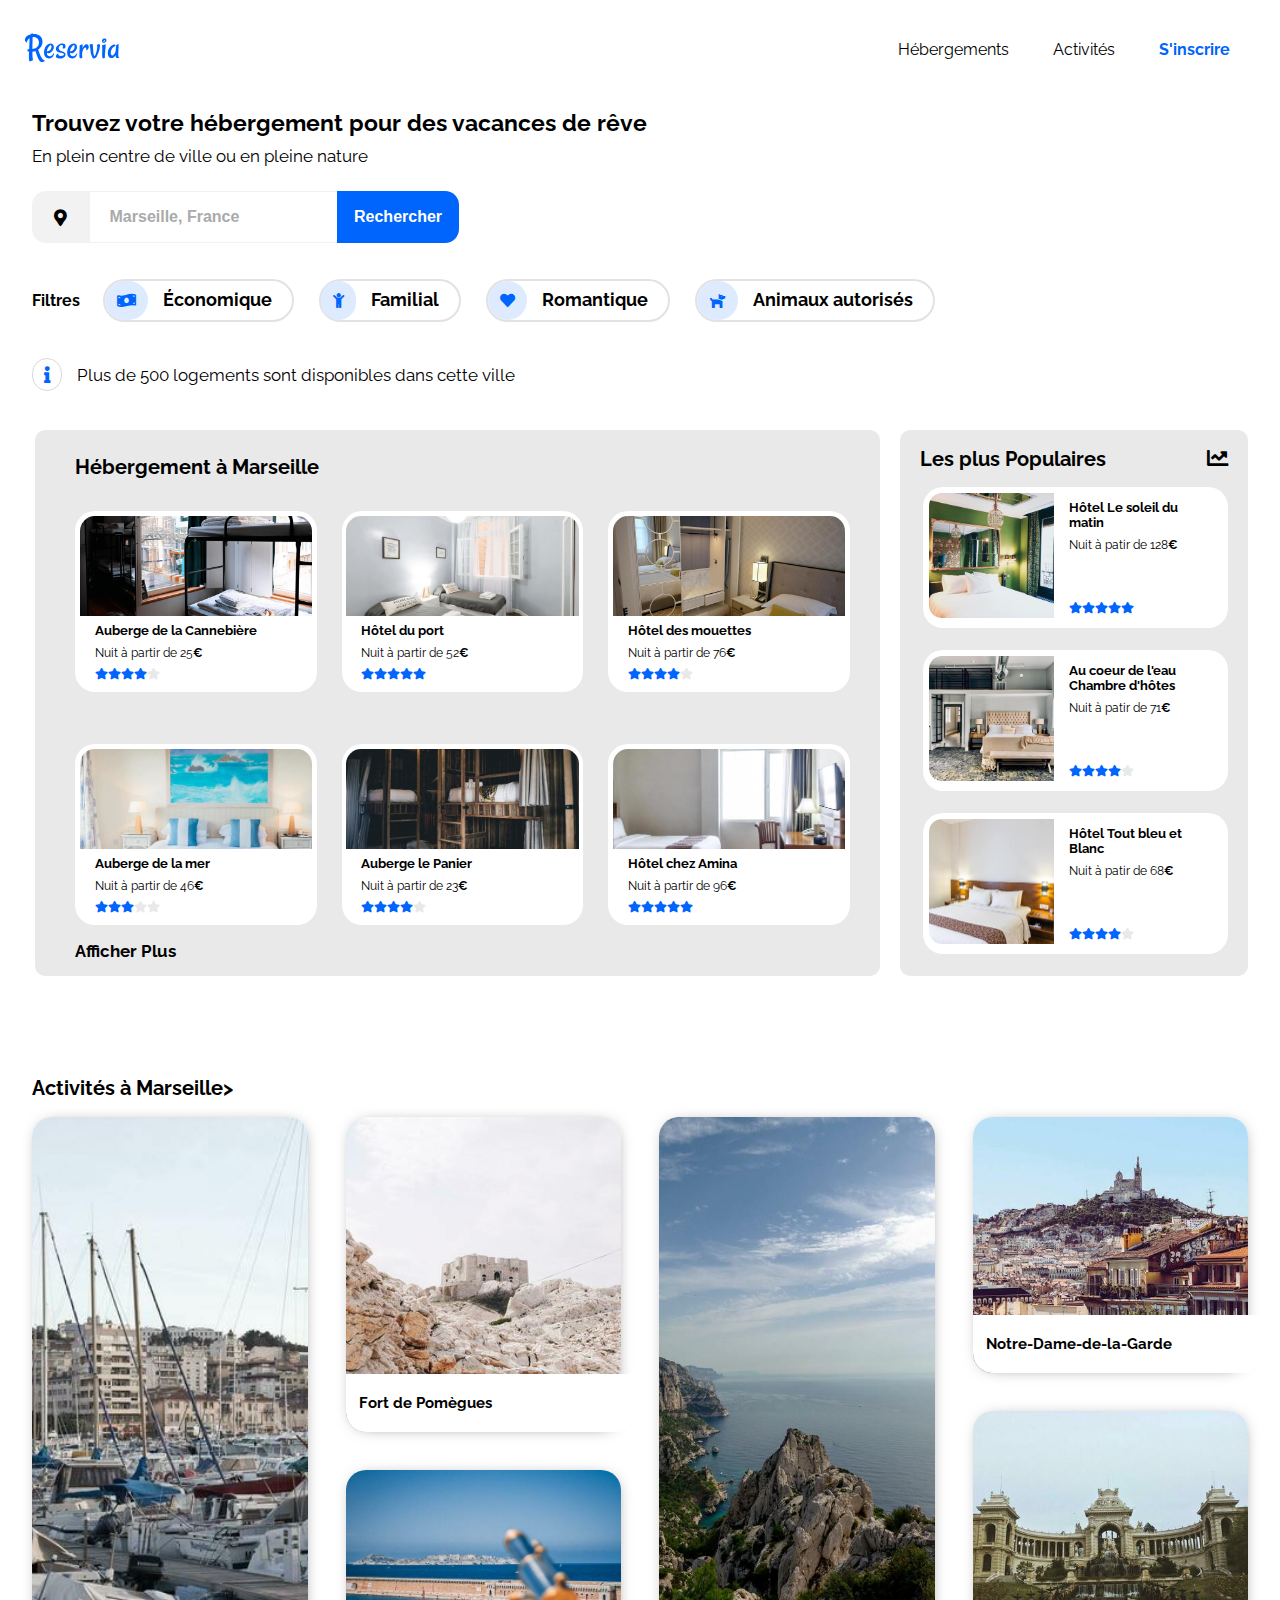
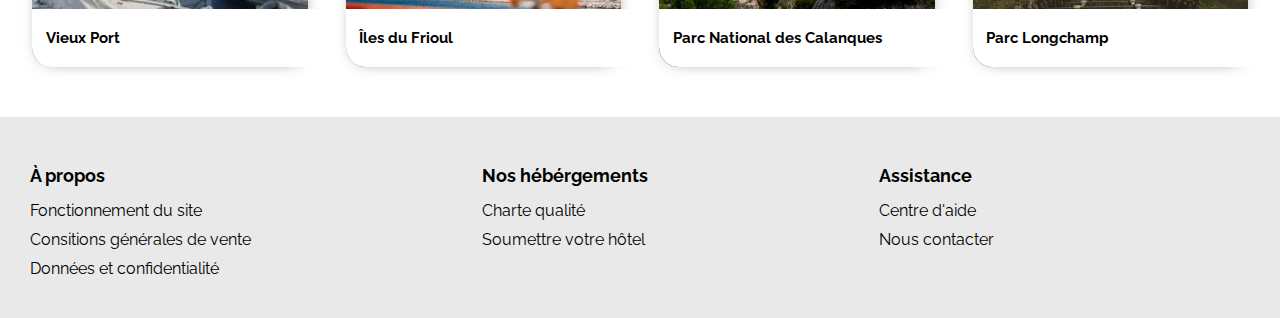
==== commit b9d0c102: "finiles details" ====
--- a/index.html
+++ b/index.html
@@ -1,5 +1,5 @@
 <!DOCTYPE html>
-<html lang="en">
+<html lang="Fr">
     <head>
         <meta charset="UTF-8">
         <meta http-equiv="X-UA-Compatible" content="IE=edge">
@@ -10,22 +10,17 @@
         <link rel="preconnect" href="https://fonts.googleapis.com">
         
         <!--font-family_police-->    <link rel="preconnect" href="https://fonts.gstatic.com" crossorigin>
-                                    <link href="https://fonts.googleapis.com/css2?family=Raleway:wght@400;700&display=swap" rel="stylesheet">
+                                    <link href="https://fonts.googleapis.com/css2?family=Raleway:wght@500;700&display=swap" rel="stylesheet">
         <title>Reservia</title>
     </head>
     <body>
         <header>
-            <nav class="navbar">
-                <a href="index.html" id="logo"><img src="src/images/logo/Reservia.svg" alt="logo" class="logo"></a>
-                <div class="navbar-link active-link" id="navbar-link-accomodation">
-                    <div class="underline-effect"></div>
-                    <a href="#blocs">Hébergement</a></div>
-                <div class="navbar-link" id="navbar-link-activities">
-                    <div class="underline-effect"></div>
-                    <a href="#title-activities">Activités</a></div>
-                <div class="navbar-link login" id="navbar-link-sign-up">
-                    <a class="ins" href="#">S'inscrire</a></div>
-                </nav>
+            <a href="index.html" id="logo"><img src="src/images/logo/Reservia.svg" alt="logo" class="logo"></a>
+            <nav class="navbar"> 
+                <a href="#hebergement"  class="hb-act">Hébergements</a>    
+                <a href="#title-activities" class="hb-act" >Activités</a>
+                <a id="ins" href="#inscrire">S'inscrire</a>
+            </nav>
         </header>
 
         <main><!-- Section 2 Research -->
@@ -34,7 +29,6 @@
                     <h1 class="title-h1">Trouvez votre hébergement pour des vacances de rêve</h1>
                     <p class="subtitle">En plein centre de ville ou en pleine nature</p>
                 </div>
-
                 <div class="research-box">
                     <div class="icon-location">
                         <i class="fas fa-map-marker-alt"></i>
@@ -43,7 +37,6 @@
                     <button class="button-research" id="button-research">Rechercher</button>
                     <button class="button-research searchFormSubmitinputIcon fas fa-search" id="icon-glass"></button>
                 </div>
-
                 <div class="filters">
                     <h3 class="title-h2">Filtres</h3>
                     <ul class="filters-ul">
@@ -53,25 +46,15 @@
                         <li class="filters-button"><i class="fas fa-dog icon-filter"></i>Animaux autorisés</li>
                     </ul>
                 </div>
-
                 <div class="info">
                     <i class="fas fa-info">
                         </i>
                     <p class="p500">Plus de 500 logements sont disponibles dans cette ville</p>
                 </div>
-            
-
             </div>
-                
-               
-            
-            <!-- T -->
-        
-        
             <section class="flex_around">
                 <div class="flex_column_around size_hebergements back_gris2 bloc_hebergements " >
-                    <h2 class="section_title">Hébergement à Marseille</h2>
-
+                    <h2 class="section_title"><a id="hebergement">Hébergement à Marseille</a> </h2>
                     <div class="bloc1 flex_between" >
                         <div class="cube_hebergements flex_column_centre ">
                             <div class="img_hebergements1" ></div> 
@@ -158,7 +141,7 @@
                             </div>  
                             
                             <div class=" cube_populaires flex_centre bloc_populaires12">
-                                <div ><img src="./src/images/hebergements/4_small/febrian-zakaria-sjvU0THccQA-unsplash.jpg") alt="heberhement_aw-creative" class="img3p"></div>
+                                <div ><img src="./src/images/hebergements/4_small/febrian-zakaria-sjvU0THccQA-unsplash.jpg" alt="heberhement_aw-creative" class="img3p"></div>
                                 <div class="cube_details_hebergements">
                                     <h3 class="h3h">Hôtel Tout bleu et Blanc</h3>
                                     <p  class="phe">Nuit à patir de 68<span class="euro">€</span></p>
@@ -174,21 +157,22 @@
                         
 
 
-            <h2  class="section_title amh2" >Activités à Marseille</h2><!--cc-->
+            <h2  class="section_title amh2" ><a id="title-activities">Activités à Marseille></a></h2><!--cc-->
 
             <section class="marseille-activities">
                 <div class="activity__full-card" id="activity-1">
-                            <a href="#">
-                        <div class="englobe">
-                            <img id="t1" src="src/images/activites/4_small/reno-laithienne-QUgJhdY5Fyk-unsplash.jpg" alt="Vieux Port">
-                            <h3 class="card__title">Vieux Port</h3>
-                        </div>
+                        <a href="#">
+                            <div class="englobe">
+                                <img id="t1" src="src/images/activites/4_small/reno-laithienne-QUgJhdY5Fyk-unsplash.jpg" alt="Vieux Port">
+                                <h3 class="card__title">Vieux Port</h3>
+                            </div>
+                        </a>
                 </div>
                 <div class="activity__full-card" id="activity-2">
                         <a href="#">
                             <div class="englobe">
                                 <img id="t2"  src="src/images/activites/4_small/paul-hermann-QFTrLdQIRhI-unsplash.jpg" alt="Fort de Pomègues">
-                                    <h3 class="card__title">Fort de Pomègues</h3>
+                                <h3 class="card__title">Fort de Pomègues</h3>
                             </div>
                         </a>
                     </div>
@@ -227,7 +211,7 @@
             </section>
         </main><!-- contenaire-->
 
-                <footer><!-- footer <div><a href="#" class="decoration_none lien_foot">Données et confidentialité</a> </div>-->
+                <footer><!-- footer <div>-->
                     <div class="footer-blocs">
                         <div class="footer-bloc">
                             <h3 class="footer-title">À propos</h3>
@@ -244,7 +228,7 @@
                         <div class="footer-bloc footer-bloc-assistance">
                             <h3 class="footer-title">Assistance</h3>
                             <a class="footer-link">Centre d'aide</a>
-                            <a class="footer-link">Nous contacter</a>
+                            <div class="contacter"><a class="footer-link" id="inscrire">Nous contacter</a></div>
                         </div>
                     </div>
                 </footer>                  
--- a/style.css
+++ b/style.css
@@ -4,13 +4,14 @@
   font-family: "Raleway", Impact, "Aerial", sans-serif;
   margin: 0;
 }
+
 p {
   margin: 0px;
   margin-bottom: 7px;
   font-size: 17px;
 }
 .phe {
-  font-size: 13px;
+  font-size: 12px;
   flex: 1;
 }
 .p500 {
@@ -23,7 +24,7 @@
 .h3h {
   margin: 0;
   margin-bottom: 8px;
-  font-size: 16px;
+  font-size: 13px;
 }
 .euro {
   font-weight: bold;
@@ -31,6 +32,7 @@
 .amh2 {
   margin-top: 100px;
 }
+
 .section_title {
   font-size: 20px;
 }
@@ -100,106 +102,40 @@
 }
 /*----------------------Nav--------------------------------*/
 header {
-  width: 100%;
   max-width: 1440px;
   margin: auto;
-  /* padding: 10px;*/
-}
-
-.navbar {
-  display: grid;
-  justify-content: center;
+  display: flex;
+  justify-content: space-between;
   align-items: center;
-  grid-template-columns: 1fr 5fr 1fr 1fr 1fr;
-  grid-template-rows: 1fr;
-  grid-template-areas: "logo . accomodation activities sign-up";
-}
-
-#logo {
-  padding: 1px;
-}
-
-.navbar .navbar-link {
-  display: flex;
-  flex-direction: column;
-  height: 100%;
-}
-
-.navbar .navbar-link .underline-effect {
-  width: 100%;
-  height: 3px;
-  background: white;
-}
-
-.navbar #navbar-link-accomodation > .underline-effect {
-  background: #0065fc;
-}
-
-.navbar #navbar-link-activities:hover > .underline-effect {
-  background: #0065fc;
-}
-
-#navbar-link-sign-up a {
+}
+header nav a {
+  text-decoration: unset;
+  padding: 37px 20px 0 20px;
+  color: currentColor;
+}
+#ins {
+  font-weight: bold;
   color: #0065fc;
-}
-
-.navbar a {
-  color: black;
-  text-decoration: none;
-  padding: 45px;
-}
-
-.navbar a:visited {
+  padding-right: 50px;
+}
+.hb-act:hover {
   color: #0065fc;
 }
 
-.navbar img {
-  grid-area: logo;
-}
-
-.navbar #navbar-link-accomodation {
-  grid-area: accomodation;
-}
-
-#navbar-link-accomodation a {
-  color: #0065fc;
-}
-
-.navbar #navbar-link-activities {
-  grid-area: activities;
-  color: black;
-}
-
-.navbar #navbar-link-activities a {
-  color: black;
-}
-
-.navbar #navbar-link-activities a:hover {
-  color: #0065fc;
-}
-
-.navbar #navbar-link-sign-up {
-  grid-area: sign-up;
-  color: #0065fc;
-  font-weight: 600;
-  align-items: flex-end;
-  padding-top: 7px;
-}
-
-.navbar .active-link {
-  color: #0065fc;
+#logo img {
+  margin: 25px 24px;
 }
 
 main {
   width: 95%;
   max-width: 1440px;
-  margin: 0px 38px 0px 30px;
+  margin: 0 auto;
 }
 
 .title-h1 {
-  font-size: 32px;
+  font-size: 23px;
   margin: 10px 0;
-  font-size: 1.5em;
+
   font-weight: bold;
 }
 
@@ -218,7 +154,7 @@
   display: flex;
   justify-content: center;
   align-items: center;
-  width: 55px;
+  width: 108px;
   height: auto;
   background-color: #f2f2f2;
   border-radius: 14px 0 0 14px;
@@ -230,10 +166,13 @@
 .research-bar {
   padding: 0 0 0 20px;
   height: 50px;
-  width: 220px;
+  width: 100%;
   border: none;
   border-top: solid 1px #f2f2f2;
   border-bottom: solid 1px #f2f2f2;
+  text-overflow: ellipsis;
+  overflow: hidden;
+  white-space: nowrap;
 }
 
 .research-bar::placeholder {
@@ -318,30 +257,6 @@
   margin-right: 15px;
 }
 
-/*----test----*/ /*
-.size_nav {
-  height: 100px;
-}
-.size_liens {
-  width: 45%;
-}
-.size_lien {
-  width: 140px;
-  height: 99px;
-}
-
-.color_lien2 {
-  color: black;
-}
-.bordure_nav {
-  border-top: 1px solid blue;
-}
-.bordure_nav23 {
-  border-top: 1px solid transparent;
-}
-.marg_logo {
-  margin-bottom: 10px;
-}
 /*-----------------------------Header------------------- */
 .bordure_search {
   width: 400px;
@@ -442,6 +357,7 @@
   background-size: cover;
   background-position: center;
   border-radius: 15px 15px 0 0;
+  cursor: pointer;
 }
 .img_hebergements2 {
   background-image: url("./src/images/hebergements/4_small/fred-kleber-gTbaxaVLvsg-unsplash.jpg");
@@ -450,6 +366,7 @@
   background-size: cover;
   background-position: center;
   border-radius: 15px 15px 0 0;
+  cursor: pointer;
 }
 .img_hebergements3 {
   background-image: url("./src/images/hebergements/4_small/reisetopia-B8WIgxA_PFU-unsplash.jpg");
@@ -458,6 +375,7 @@
   background-size: cover;
   background-position: center;
   border-radius: 15px 15px 0 0;
+  cursor: pointer;
 }
 .img_hebergements4 {
   background-image: url("./src/images/hebergements/4_small/annie-spratt-Eg1qcIitAuA-unsplash.jpg");
@@ -466,6 +384,7 @@
   background-size: cover;
   background-position: center;
   border-radius: 15px 15px 0 0;
+  cursor: pointer;
 }
 .img_hebergements5 {
   background-image: url("./src/images/hebergements/4_small/nicate-lee-kT-ZyaiwBe0-unsplash.jpg");
@@ -474,6 +393,7 @@
   background-size: cover;
   background-position: center;
   border-radius: 15px 15px 0 0;
+  cursor: pointer;
 }
 .img_hebergements6 {
   background-image: url("./src/images/hebergements/4_small/febrian-zakaria-M6S1WvfW68A-unsplash.jpg");
@@ -482,6 +402,7 @@
   background-size: cover;
   background-position: center;
   border-radius: 15px 15px 0 0;
+  cursor: pointer;
 }
 .bloc_hebergements {
   padding-right: 30px;
@@ -498,6 +419,7 @@
   justify-content: space-around;
   margin-left: 3px;
   flex: 3;
+  width: 305px;
 }
 .flex_column_between {
   display: flex;
@@ -521,7 +443,7 @@
 .cube_details_hebergements {
   display: flex;
   flex-direction: column;
-  padding: 8px;
+  padding: 7px 15px 7px 15px;
   font-size: 11.5px;
 }
 .fas.fa-star {
@@ -550,30 +472,30 @@
 .img1p {
   object-fit: cover;
   width: 125px;
-
   background-size: cover;
   background-position: center;
   border-radius: 13px 0 0 13px;
   aspect-ratio: 1 / 1;
-  height: 100%;
+
+  cursor: pointer;
 }
 .img2p {
   object-fit: cover;
   width: 125px;
-  height: 100%;
   background-size: cover;
   background-position: center;
   border-radius: 13px 0 0 13px;
   aspect-ratio: 1/1;
+  cursor: pointer;
 }
 .img3p {
   object-fit: cover;
   width: 125px;
-  height: 100%;
   background-size: cover;
   background-position: center;
   border-radius: 13px 0 0 13px;
   aspect-ratio: 1/1;
+  cursor: pointer;
 }
 /*------------------------------Activités------------------------*/
 .activites {
@@ -689,57 +611,7 @@
 .lien_foot {
   color: black;
 }
-/*
-.grid-activity {
-  --columns: 4;
-  --rows: 6;
-  display: grid;
-  gap: 20px;
-  grid-template-columns: repeat(4, 1fr);
-  grid-template-rows: repeat(6, 1fr);
-  grid-template-areas:
-    "a b d e"
-    "a b d e"
-    "a b d e"
-    "a b d f"
-    "a c d f"
-    "a c d f";
-}
-
-.grid-activity .card-activity {
-  overflow: hidden;
-  background-color: rgb(255, 255, 255);
-  border-radius: 8px;
-  box-shadow: 10px 10px 5px -8px rgba(0, 0, 0, 0.53);
-  display: grid;
-  flex-direction: column;
-}
-.grid-activity .card-activity {
-  width: 100%;
-  height: calc(100%-40px);
-}
-.grid-activity .card-activity .card-img {
-  height: 110px;
-  overflow: hidden;
-}
-.grid-activity .card-activity:nth-child(1) {
-  grid-area: a;
-}
-.grid-activity .card-activity:nth-child(2) {
-  grid-area: b;
-}
-.grid-activity .card-activity:nth-child(3) {
-  grid-area: c;
-}
-.grid-activity .card-activity:nth-child(4) {
-  grid-area: d;
-}
-.grid-activity .card-activity:nth-child(5) {
-  grid-area: e;
-}
-.grid-activity .card-activity:nth-child(6) {
-  grid-area: f;
-}
+
 /* -----------------------------------------test essai---------------------*/
 .marseille-cases {
   display: grid;
@@ -817,12 +689,6 @@
 
 .most-popular {
   background-color: grey;
-}
-
-.most-popular:hover {
-  cursor: pointer;
-  transform: scale(1.03);
-  transition: ease 0.4s;
 }
 
 .most-popular-case-img {
@@ -928,6 +794,10 @@
   padding: 20px 0 20px 5%;
   margin: 0;
   bottom: 0;
+  font-size: 15px;
+  color: black;
+  font-weight: bold;
+  width: 100%;
 }
 
 .englobe {
@@ -960,9 +830,8 @@
 
 .marseille-activities .activity__full-card:hover {
   cursor: pointer;
-  /**/
-  transform: scale(1.05);
-}
+}
+
 .footer {
   width: 100%;
   background: #f2f2f2;
@@ -977,7 +846,6 @@
   width: 100%;
   max-width: 1440px;
   background-color: #e9e9e9;
-  padding: 0 76px 0 0;
 }
 
 .footer-bloc {
@@ -988,6 +856,9 @@
 
 .footer-bloc > * {
   margin-bottom: 10px;
+}
+.contacter > a:hover {
+  background-color: #c1d1e6;
 }
 
 .footer-title {
@@ -1002,6 +873,12 @@
 
 .footer-bloc-assistance {
   margin-right: 20%;
+}
+
+@media screen and (min-width: 771px) {
+  .hb-act:hover {
+    border-top: 4px solid #206c9e;
+  }
 }
 
 /*--------------------------------------------------*/
@@ -1024,15 +901,25 @@
     flex-wrap: wrap;
   }
 
-  .header {
-    word-break: break-word;
-  }
-  /*.bloc_hebergements{
-     height: auto;
-  }*/
+  header {
+    flex-direction: column;
+    align-items: unset;
+  }
+  header nav {
+    display: flex;
+  }
+  .hb-act {
+    flex: 1;
+    text-align: center;
+    padding: 0 0 12px 0;
+    border-bottom: 3px solid #ffebeb;
+  }
+  .hb-act:hover {
+    border-bottom: 3px solid #206c9e;
+  }
   .bloc1 {
     flex-direction: column;
-    margin-bottom: 0;
+    margin-bottom: 25px;
   }
   .bloc2 {
     flex-direction: column;
@@ -1080,127 +967,6 @@
   .size_populaires.back_gris2.back_gris.bloc_populaires {
     width: 100%;
   }
-  /*.flex_column_around {
-    display: flex;
-    /*flex-direction: column;
-    justify-content: space-around;*/
-  /* M
-  .img_activites1,
-  .img_activites2,
-  .img_activites3,
-  .img_activites4,
-  .img_activites5,
-  .img_activites6 {
-    height: 200px;
-  }
-  /* M 
-  .bloc_populaires {
-    display: flex;
-  }
-  .size_populaires {
-    display: flex;
-    flex-direction: column;
-    flex-wrap: wrap;
-  }
-  .footer {
-    display: flex;
-    justify-content: space-around;
-  }
-  /*
-  .img_act1 {
-    background-size: cover;
-    background-position: center;
-    width: 100%;
-    height: 230px;
-
-    border-radius: 15px 15px 0 0;
-  }
-  .img_act2 {
-    background-size: cover;
-    background-position: center;
-    width: 100%;
-    height: 230px;
-
-    border-radius: 15px 15px 0 0;
-  }
-  .img_act3 {
-    background-size: cover;
-    background-position: center;
-    width: 100%;
-    height: 230px;
-
-    border-radius: 15px 15px 0 0;
-  }
-  .img_act4 {
-    background-size: cover;
-    background-position: center;
-    width: 100%;
-    height: 230px;
-
-    border-radius: 15px 15px 0 0;
-  }
-  .img_act5 {
-    background-size: cover;
-    background-position: center;
-    width: 100%;
-    height: 230px;
-
-    border-radius: 15px 15px 0 0;
-  }
-  .img_act6 {
-    background-size: cover;
-    background-position: center;
-    width: 100%;
-    height: 230px;
-
-    border-radius: 15px 15px 0 0;
-  }
-
-  .grid-activity .card-activity {
-    overflow: hidden;
-    background-color: rgb(255, 255, 255);
-    border-radius: 8px;
-    box-shadow: 10px 10px 5px -8px rgba(0, 0, 0, 0.53);
-    display: grid;
-    flex-direction: column;
-  }
-  .grid-activity .card-activity {
-    width: 100%;
-    height: 200%;
-  }
-  .grid-activity .card-activity .card-img {
-    height: 110px;
-    overflow: hidden;
-  }
-  .grid-activity .card-activity:nth-child(1) {
-    grid-area: a;
-  }
-  .grid-activity .card-activity:nth-child(2) {
-    grid-area: b;
-  }
-  .grid-activity .card-activity:nth-child(3) {
-    grid-area: c;
-  }
-  .grid-activity .card-activity:nth-child(4) {
-    grid-area: d;
-  }
-  .grid-activity .card-activity:nth-child(5) {
-    grid-area: e;
-  }
-  .grid-activity .card-activity:nth-child(6) {
-    grid-area: f;
-  }
-  .grid-activity {
-    display: grid;
-    gap: 20px;
-    grid-template-areas:
-      "a "
-      "b"
-      "c"
-      "d"
-      "e"
-      "f";
-  }*/
 }
 /*--------------------------------------------------*/
 /*------------------Media screen telephone down-----------*/
@@ -1210,48 +976,17 @@
   .main {
     width: 90%;
     max-width: 1440px;
-    margin: auto;
+    margin: 0 auto;
   }
   .main2 {
     margin: 0px 25px;
   }
-  .navbar a {
-    padding: 14px;
-  }
-  .ins {
-    margin-right: 13px;
-  }
-  .navbar {
-    display: grid;
-    grid-template-columns: 1fr 1fr;
-    grid-template-rows: 1fr 1fr;
-    grid-template-areas:
-      "logo navbar-link-sign-up"
-      "navbar-link-accomodation navbar-link-activities";
-  }
-  .navbar img {
-    grid-area: logo;
-    padding: 22px 0 0 35px;
-  }
-  .navbar #navbar-link-accomodation {
-    flex-direction: column-reverse;
-    grid-area: navbar-link-accomodation;
-  }
-  .navbar #navbar-link-activities {
-    flex-direction: column-reverse;
-    grid-area: navbar-link-activities;
-  }
-  .navbar #navbar-link-activities .underline-effect {
-    background-color: #dbdbdb;
-  }
-  .navbar #navbar-link-sign-up {
-    display: flex;
-    justify-content: flex-end;
-    grid-area: navbar-link-sign-up;
-  }
-  .navbar .navbar-link {
-    align-items: center;
-    height: auto;
+
+  #ins {
+    position: absolute;
+    top: 37px;
+    right: 15px;
+    padding: 0;
   }
 
   .research-box {
@@ -1259,7 +994,7 @@
   }
 
   .research-bar {
-    width: 270px;
+    width: 205px;
     height: 49px;
   }
   #button-research {
@@ -1299,17 +1034,16 @@
     width: 100%;
   }
   .cube_details_hebergements {
-    padding: 7px 7px 7px 27px;
+    padding: 7px 7px 7px 13px;
   }
   .title-h1 {
     margin: 36px 0px 9px 0px;
+    font-size: 23px;
   }
   p {
     font-size: 15px;
   }
-  .phe {
-    font-size: 16px;
-  }
+
   h2 {
     padding-left: 11px;
   }
@@ -1317,7 +1051,7 @@
     padding-left: 19px;
   }
   .h3h {
-    font-size: 18px;
+    font-size: 15px;
   }
   .affp {
     margin: 37px 37px 36px 0px;
@@ -1345,6 +1079,9 @@
   }
   .img_hebergements6 {
     height: 115px;
+  }
+  .marseille-activities .card__title {
+    box-sizing: border-box;
   }
   .marseille-activities {
     display: grid;
@@ -1359,8 +1096,8 @@
       "activity-5"
       "activity-6";
     /**/
-    height: 1450px;
-    /*margin-bottom: 350px;*/
+    /*height: 1450px;*/
+    margin-bottom: 920px;
   }
   .activity__full-card img {
     height: 200px;
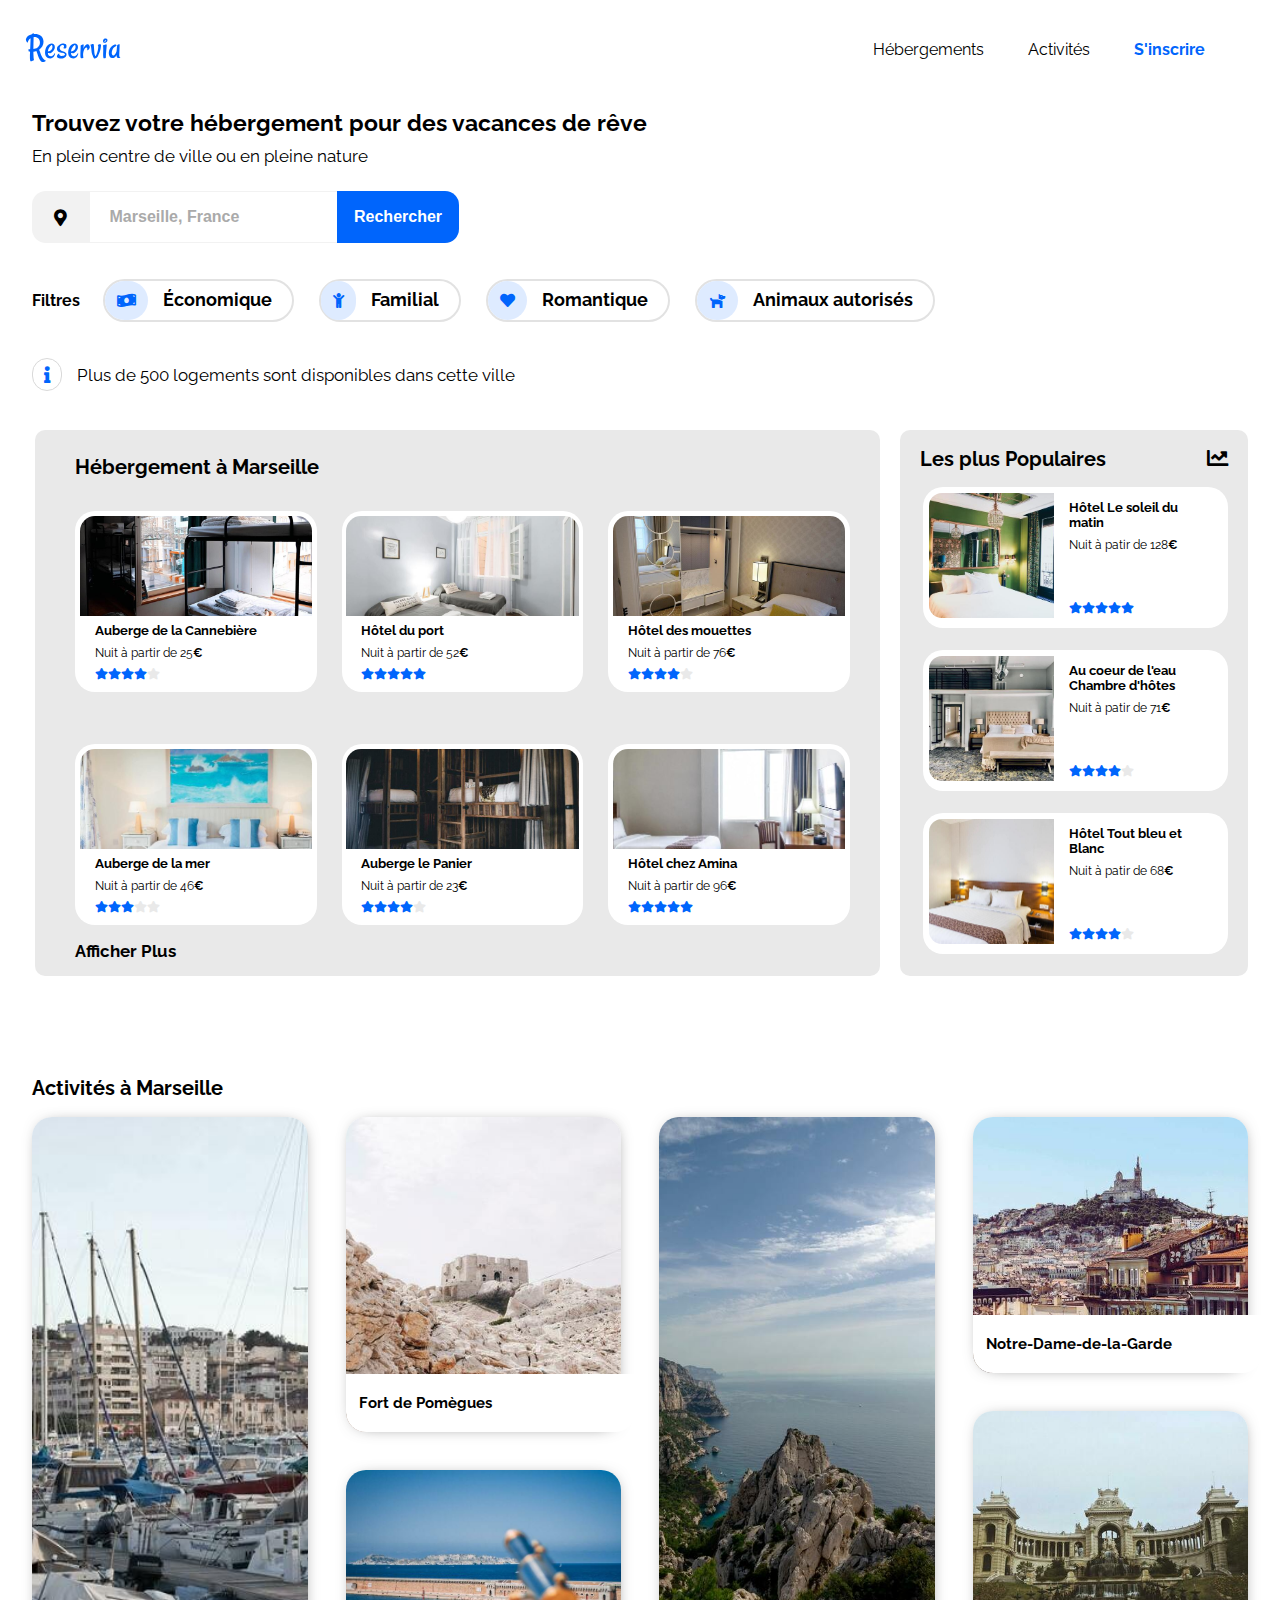
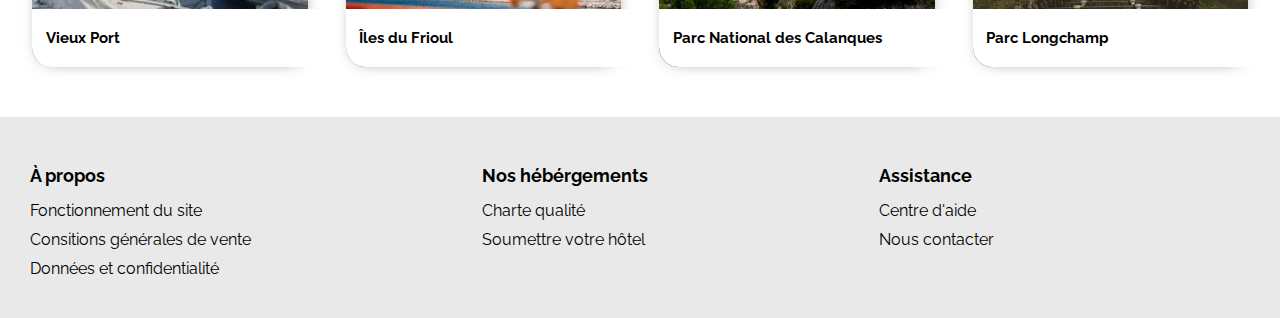
==== commit a73f72a4: "détailes fini" ====
--- a/index.html
+++ b/index.html
@@ -23,7 +23,7 @@
             </nav>
         </header>
 
-        <main><!-- Section 2 Research -->
+        <main><!------------------------------tru Section 2 Research ------------------------------>
             <div class="main2"> 
                 <div>
                     <h1 class="title-h1">Trouvez votre hébergement pour des vacances de rêve</h1>
@@ -157,7 +157,7 @@
                         
 
 
-            <h2  class="section_title amh2" ><a id="title-activities">Activités à Marseille></a></h2><!--cc-->
+            <h2  class="section_title amh2" ><a id="title-activities">Activités à Marseille</a></h2><!--cc-->
 
             <section class="marseille-activities">
                 <div class="activity__full-card" id="activity-1">
--- a/style.css
+++ b/style.css
@@ -1,4 +1,4 @@
-/*G Général */
+/*****************tru G Général ****************/
 html,
 body {
   font-family: "Raleway", Impact, "Aerial", sans-serif;
@@ -107,6 +107,7 @@
   display: flex;
   justify-content: space-between;
   align-items: center;
+  padding: 25px;
 }
 header nav a {
   text-decoration: unset;
@@ -120,10 +121,6 @@
 }
 .hb-act:hover {
   color: #0065fc;
-}
-
-#logo img {
-  margin: 25px 24px;
 }
 
 main {
@@ -877,7 +874,7 @@
 
 @media screen and (min-width: 771px) {
   .hb-act:hover {
-    border-top: 4px solid #206c9e;
+    border-top: 4px solid #0065fc;
   }
 }
 
@@ -904,6 +901,7 @@
   header {
     flex-direction: column;
     align-items: unset;
+    padding: 0px;
   }
   header nav {
     display: flex;
@@ -911,11 +909,14 @@
   .hb-act {
     flex: 1;
     text-align: center;
-    padding: 0 0 12px 0;
+    padding: 33px 0 12px 0;
     border-bottom: 3px solid #ffebeb;
   }
   .hb-act:hover {
-    border-bottom: 3px solid #206c9e;
+    border-bottom: 3px solid #0065fc;
+  }
+  .icon-location {
+    width: 52px;
   }
   .bloc1 {
     flex-direction: column;
@@ -931,27 +932,27 @@
   }
   .img_hebergements1 {
     width: 100%;
-    height: 210px;
+    height: 140px;
   }
   .img_hebergements2 {
     width: 100%;
-    height: 210px;
+    height: 140px;
   }
   .img_hebergements3 {
     width: 100%;
-    height: 210px;
+    height: 140px;
   }
   .img_hebergements4 {
     width: 100%;
-    height: 210px;
+    height: 140px;
   }
   .img_hebergements5 {
     width: 100%;
-    height: 210px;
+    height: 140px;
   }
   .img_hebergements6 {
     width: 100%;
-    height: 210px;
+    height: 140px;
   }
   .bloc_activites {
     flex-direction: column;
@@ -981,7 +982,9 @@
   .main2 {
     margin: 0px 25px;
   }
-
+  img.logo {
+    margin: 23px 0px 0px 22px;
+  }
   #ins {
     position: absolute;
     top: 37px;
@@ -1003,7 +1006,7 @@
   #icon-glass {
     display: block;
     position: absolute;
-    right: 2px;
+    right: -90px;
     border-radius: 15px;
   }
   .filters ul {
@@ -1034,11 +1037,11 @@
     width: 100%;
   }
   .cube_details_hebergements {
-    padding: 7px 7px 7px 13px;
+    padding: 7px 49px 12px 26px;
   }
   .title-h1 {
     margin: 36px 0px 9px 0px;
-    font-size: 23px;
+    font-size: 26px;
   }
   p {
     font-size: 15px;
@@ -1051,7 +1054,7 @@
     padding-left: 19px;
   }
   .h3h {
-    font-size: 15px;
+    font-size: 17px;
   }
   .affp {
     margin: 37px 37px 36px 0px;
@@ -1062,24 +1065,7 @@
   .back_gris2 {
     background-color: rgb(253 252 252);
   }
-  .img_hebergements1 {
-    height: 115px;
-  }
-  .img_hebergements2 {
-    height: 115px;
-  }
-  .img_hebergements3 {
-    height: 115px;
-  }
-  .img_hebergements4 {
-    height: 115px;
-  }
-  .img_hebergements5 {
-    height: 115px;
-  }
-  .img_hebergements6 {
-    height: 115px;
-  }
+
   .marseille-activities .card__title {
     box-sizing: border-box;
   }
@@ -1109,6 +1095,9 @@
   .flex_column_around.size_hebergements.back_gris.bloc_hebergements {
     width: 90%;
   }
+  .flex_column_around {
+    width: auto;
+  }
 
   /*----footer---*/
   .footer-blocs {
